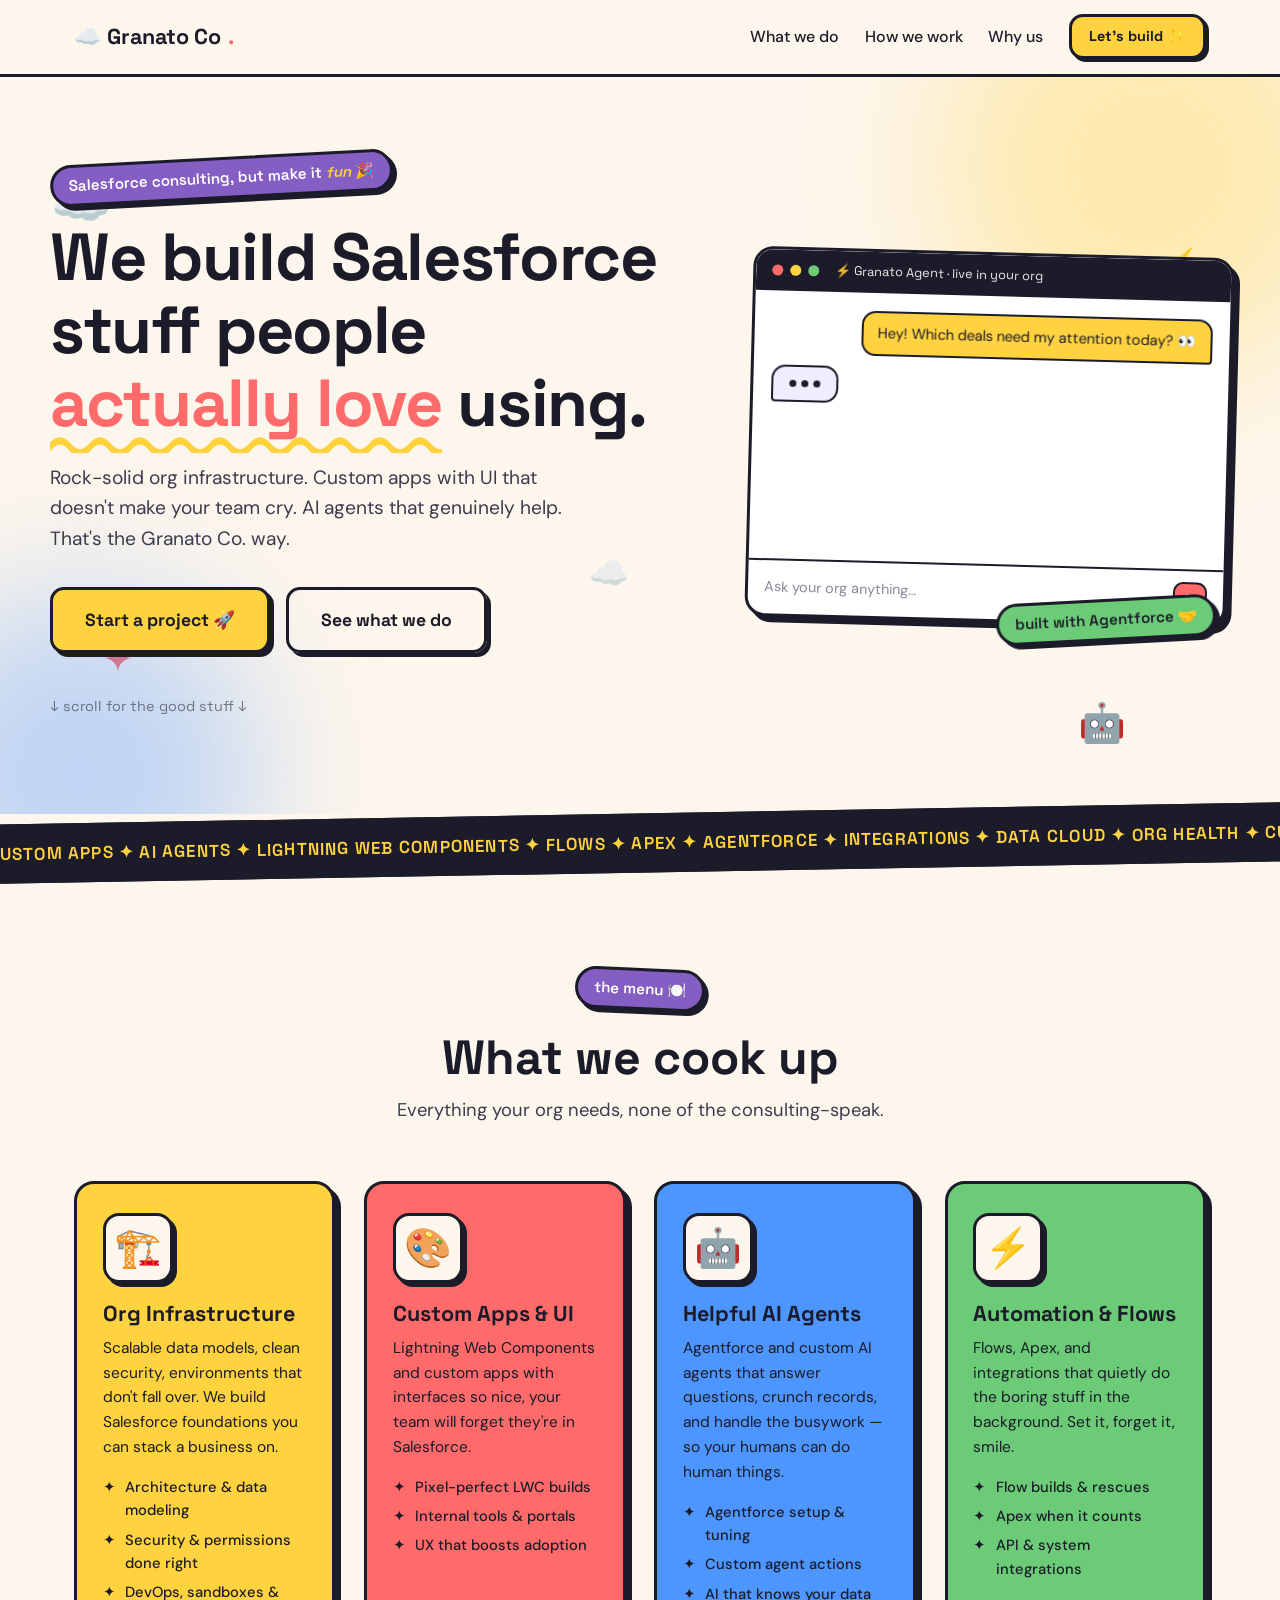
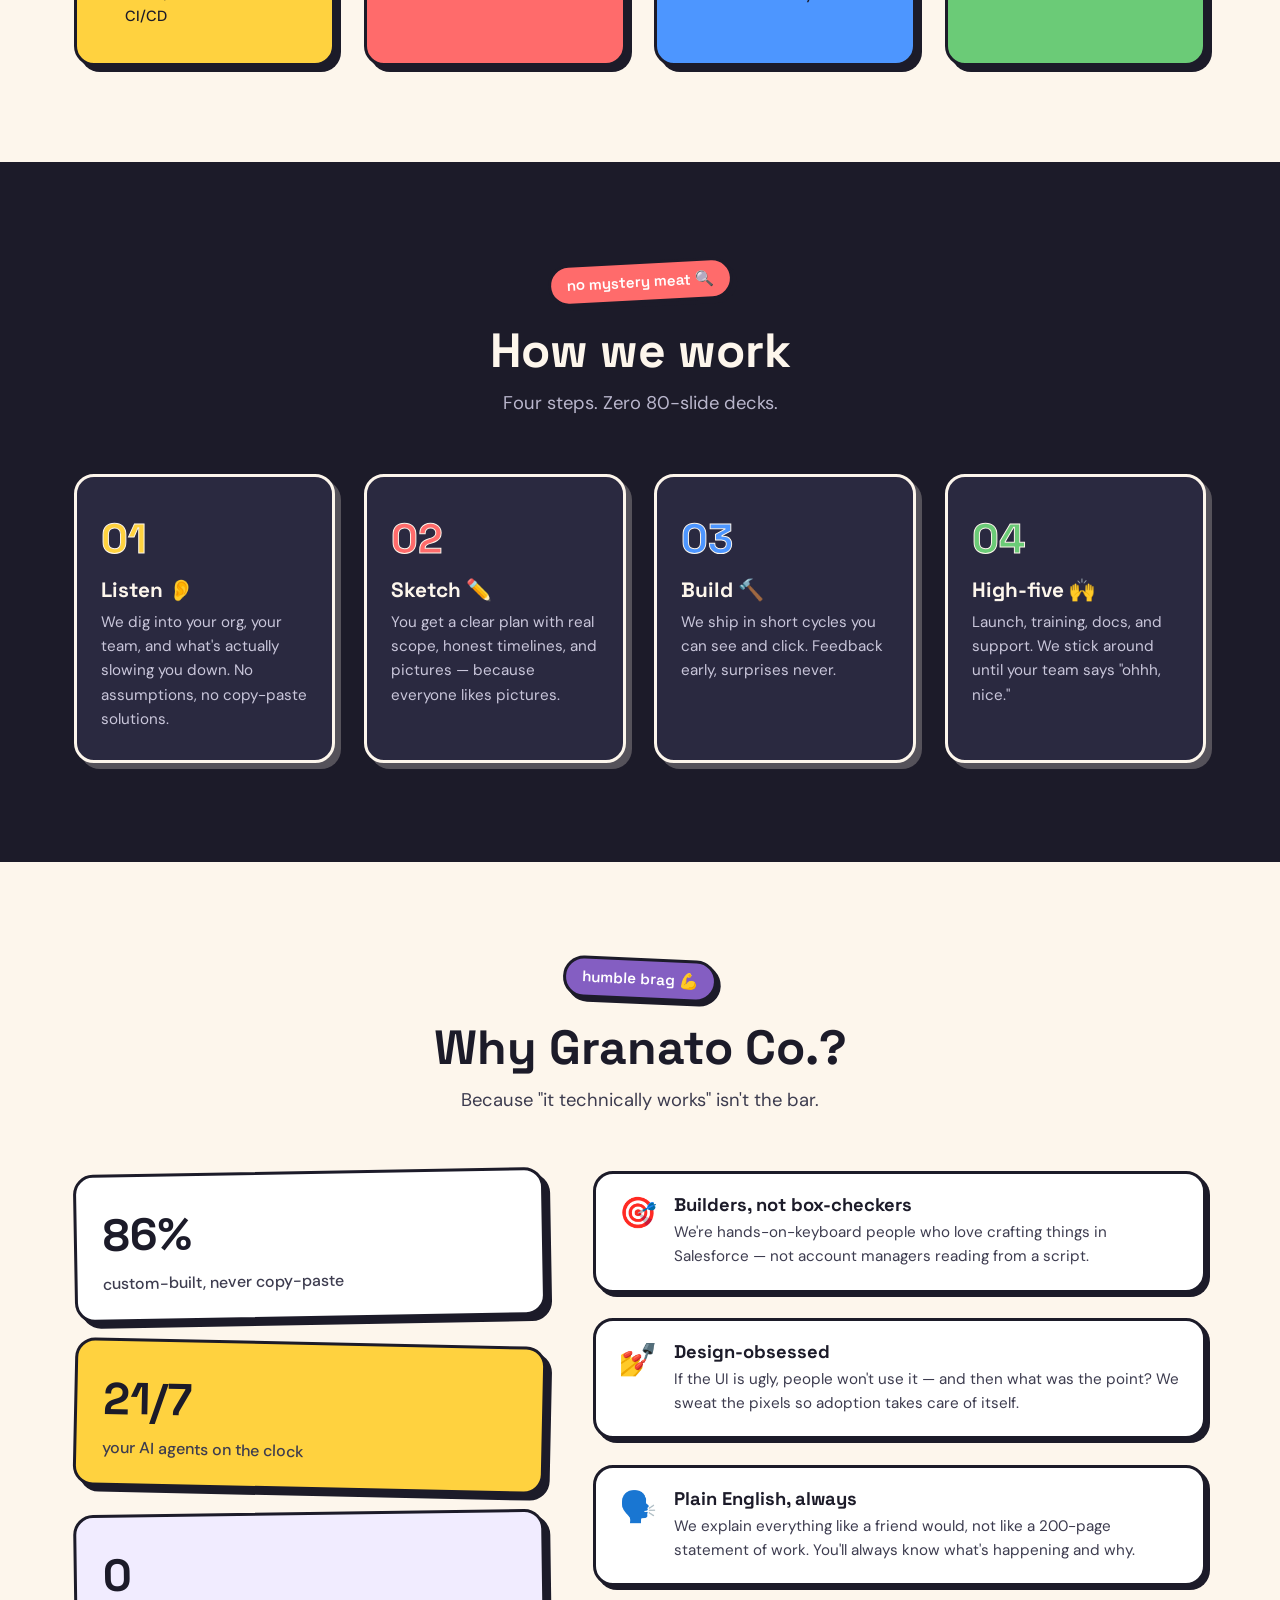
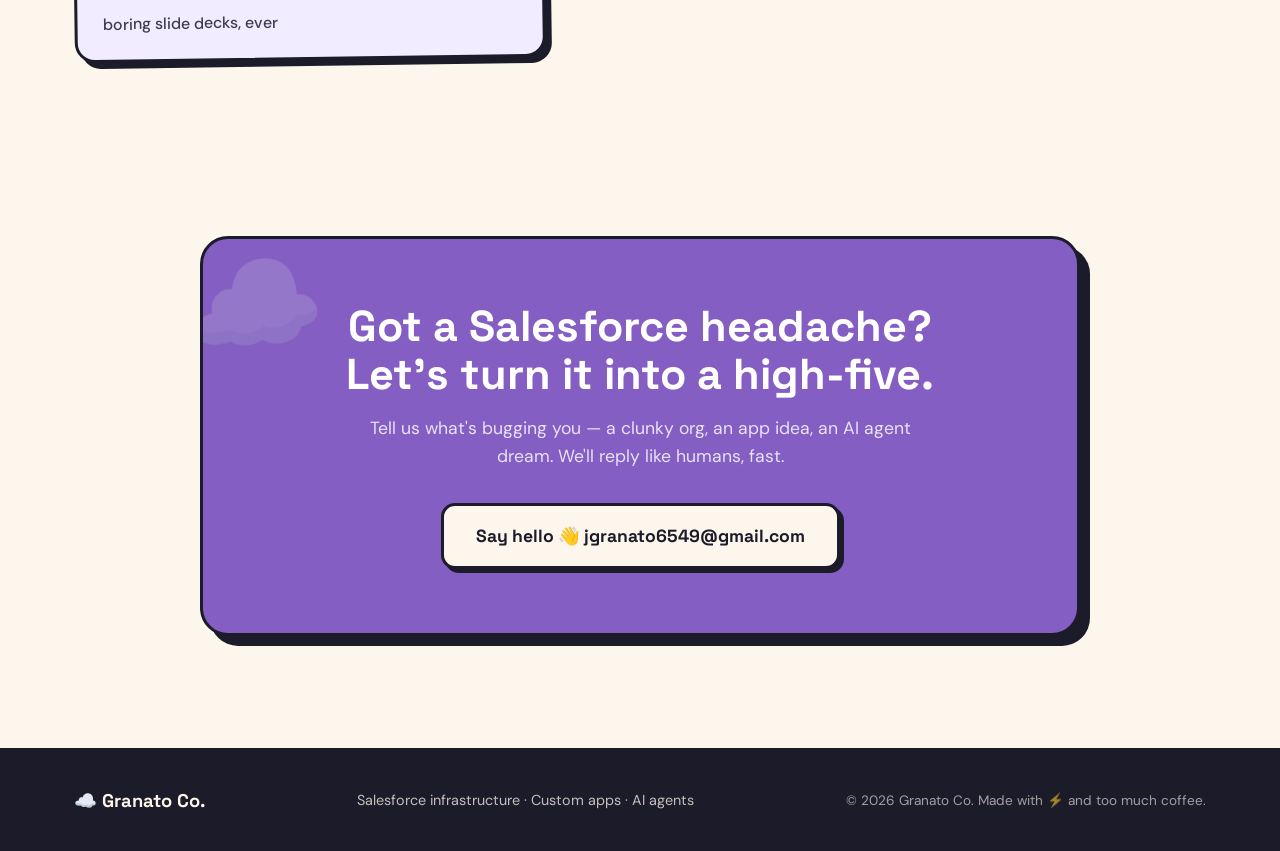
==== index.html @ 1b9f56aa "Add Granato Co. website — playful Salesforce consulting landing page Single-page static site (no bui" ====
<!DOCTYPE html>
<html lang="en">
<head>
  <meta charset="UTF-8" />
  <meta name="viewport" content="width=device-width, initial-scale=1.0" />
  <title>Granato Co. — Salesforce Consulting That Doesn't Bore You</title>
  <meta name="description" content="Granato Co. builds Salesforce infrastructure, custom apps with beautiful UI, and helpful AI agents. Salesforce consulting, but make it fun." />
  <link rel="preconnect" href="https://fonts.googleapis.com" />
  <link rel="preconnect" href="https://fonts.gstatic.com" crossorigin />
  <link href="https://fonts.googleapis.com/css2?family=Space+Grotesk:wght@400;500;600;700&family=DM+Sans:ital,wght@0,400;0,500;0,700;1,400&display=swap" rel="stylesheet" />
  <link rel="stylesheet" href="styles.css" />
  <link rel="icon" href="data:image/svg+xml,<svg xmlns='http://www.w3.org/2000/svg' viewBox='0 0 100 100'><text y='.9em' font-size='90'>☁️</text></svg>" />
</head>
<body>

  <!-- ===== NAV ===== -->
  <header class="nav" id="top">
    <div class="nav__inner">
      <a href="#top" class="nav__logo">
        <span class="nav__logo-cloud">☁️</span>
        Granato&nbsp;Co<span class="nav__logo-dot">.</span>
      </a>
      <nav class="nav__links" id="navLinks">
        <a href="#services">What we do</a>
        <a href="#process">How we work</a>
        <a href="#why">Why us</a>
        <a href="#contact" class="btn btn--small btn--primary">Let's build ✨</a>
      </nav>
      <button class="nav__burger" id="navBurger" aria-label="Toggle menu" aria-expanded="false">
        <span></span><span></span><span></span>
      </button>
    </div>
  </header>

  <main>
    <!-- ===== HERO ===== -->
    <section class="hero">
      <div class="hero__decor" aria-hidden="true">
        <span class="float float--cloud1">☁️</span>
        <span class="float float--cloud2">☁️</span>
        <span class="float float--bolt">⚡</span>
        <span class="float float--spark">✦</span>
        <span class="float float--robot">🤖</span>
        <span class="blob blob--1"></span>
        <span class="blob blob--2"></span>
      </div>

      <div class="hero__inner">
        <div class="hero__copy reveal">
          <span class="sticker sticker--tilt-l">Salesforce consulting, but make it <em>fun</em> 🎉</span>
          <h1 class="hero__title">
            We build Salesforce stuff people
            <span class="squiggle">actually&nbsp;love</span>
            using.
          </h1>
          <p class="hero__sub">
            Rock-solid org infrastructure. Custom apps with UI that doesn't make your
            team cry. AI agents that genuinely help. That's the Granato&nbsp;Co. way.
          </p>
          <div class="hero__cta">
            <a href="#contact" class="btn btn--primary btn--big">Start a project 🚀</a>
            <a href="#services" class="btn btn--ghost btn--big">See what we do</a>
          </div>
          <p class="hero__hint">↓ scroll for the good stuff ↓</p>
        </div>

        <!-- Fake AI agent chat — shows off what we build -->
        <div class="hero__demo reveal reveal--delay">
          <div class="chat" id="chatDemo">
            <div class="chat__bar">
              <span class="chat__dot chat__dot--r"></span>
              <span class="chat__dot chat__dot--y"></span>
              <span class="chat__dot chat__dot--g"></span>
              <span class="chat__title">⚡ Granato Agent · live in your org</span>
            </div>
            <div class="chat__body" id="chatBody"></div>
            <div class="chat__input">
              <span>Ask your org anything…</span>
              <button class="chat__send" aria-hidden="true" tabindex="-1">➤</button>
            </div>
          </div>
          <span class="sticker sticker--demo">built with Agentforce 🤝</span>
        </div>
      </div>
    </section>

    <!-- ===== MARQUEE ===== -->
    <div class="marquee" aria-hidden="true">
      <div class="marquee__track">
        <span>CUSTOM APPS ✦ AI AGENTS ✦ LIGHTNING WEB COMPONENTS ✦ FLOWS ✦ APEX ✦ AGENTFORCE ✦ INTEGRATIONS ✦ DATA CLOUD ✦ ORG HEALTH ✦&nbsp;</span>
        <span>CUSTOM APPS ✦ AI AGENTS ✦ LIGHTNING WEB COMPONENTS ✦ FLOWS ✦ APEX ✦ AGENTFORCE ✦ INTEGRATIONS ✦ DATA CLOUD ✦ ORG HEALTH ✦&nbsp;</span>
      </div>
    </div>

    <!-- ===== SERVICES ===== -->
    <section class="section" id="services">
      <div class="section__head reveal">
        <span class="sticker sticker--tilt-r">the menu 🍽️</span>
        <h2>What we cook up</h2>
        <p>Everything your org needs, none of the consulting-speak.</p>
      </div>

      <div class="cards">
        <article class="card card--yellow reveal">
          <div class="card__icon">🏗️</div>
          <h3>Org Infrastructure</h3>
          <p>Scalable data models, clean security, environments that don't fall over. We build Salesforce foundations you can stack a business on.</p>
          <ul>
            <li>Architecture &amp; data modeling</li>
            <li>Security &amp; permissions done right</li>
            <li>DevOps, sandboxes &amp; CI/CD</li>
          </ul>
        </article>

        <article class="card card--coral reveal">
          <div class="card__icon">🎨</div>
          <h3>Custom Apps &amp; UI</h3>
          <p>Lightning Web Components and custom apps with interfaces so nice, your team will forget they're in Salesforce.</p>
          <ul>
            <li>Pixel-perfect LWC builds</li>
            <li>Internal tools &amp; portals</li>
            <li>UX that boosts adoption</li>
          </ul>
        </article>

        <article class="card card--blue reveal">
          <div class="card__icon">🤖</div>
          <h3>Helpful AI Agents</h3>
          <p>Agentforce and custom AI agents that answer questions, crunch records, and handle the busywork — so your humans can do human things.</p>
          <ul>
            <li>Agentforce setup &amp; tuning</li>
            <li>Custom agent actions</li>
            <li>AI that knows your data</li>
          </ul>
        </article>

        <article class="card card--green reveal">
          <div class="card__icon">⚡</div>
          <h3>Automation &amp; Flows</h3>
          <p>Flows, Apex, and integrations that quietly do the boring stuff in the background. Set it, forget it, smile.</p>
          <ul>
            <li>Flow builds &amp; rescues</li>
            <li>Apex when it counts</li>
            <li>API &amp; system integrations</li>
          </ul>
        </article>
      </div>
    </section>

    <!-- ===== PROCESS ===== -->
    <section class="section section--dark" id="process">
      <div class="section__head reveal">
        <span class="sticker sticker--tilt-l">no mystery meat 🔍</span>
        <h2>How we work</h2>
        <p>Four steps. Zero 80-slide decks.</p>
      </div>

      <ol class="steps">
        <li class="step reveal">
          <span class="step__num">01</span>
          <h3>Listen 👂</h3>
          <p>We dig into your org, your team, and what's actually slowing you down. No assumptions, no copy-paste solutions.</p>
        </li>
        <li class="step reveal">
          <span class="step__num">02</span>
          <h3>Sketch ✏️</h3>
          <p>You get a clear plan with real scope, honest timelines, and pictures — because everyone likes pictures.</p>
        </li>
        <li class="step reveal">
          <span class="step__num">03</span>
          <h3>Build 🔨</h3>
          <p>We ship in short cycles you can see and click. Feedback early, surprises never.</p>
        </li>
        <li class="step reveal">
          <span class="step__num">04</span>
          <h3>High-five 🙌</h3>
          <p>Launch, training, docs, and support. We stick around until your team says "ohhh, nice."</p>
        </li>
      </ol>
    </section>

    <!-- ===== WHY US ===== -->
    <section class="section" id="why">
      <div class="section__head reveal">
        <span class="sticker sticker--tilt-r">humble brag 💪</span>
        <h2>Why Granato Co.?</h2>
        <p>Because "it technically works" isn't the bar.</p>
      </div>

      <div class="why">
        <div class="why__stats reveal">
          <div class="stat">
            <span class="stat__num" data-count="100" data-suffix="%">0%</span>
            <span class="stat__label">custom-built, never copy-paste</span>
          </div>
          <div class="stat">
            <span class="stat__num" data-count="24" data-suffix="/7">0/7</span>
            <span class="stat__label">your AI agents on the clock</span>
          </div>
          <div class="stat">
            <span class="stat__num" data-count="0" data-suffix="">0</span>
            <span class="stat__label">boring slide decks, ever</span>
          </div>
        </div>

        <div class="why__points">
          <div class="point reveal">
            <span class="point__emoji">🎯</span>
            <div>
              <h3>Builders, not box-checkers</h3>
              <p>We're hands-on-keyboard people who love crafting things in Salesforce — not account managers reading from a script.</p>
            </div>
          </div>
          <div class="point reveal">
            <span class="point__emoji">💅</span>
            <div>
              <h3>Design-obsessed</h3>
              <p>If the UI is ugly, people won't use it — and then what was the point? We sweat the pixels so adoption takes care of itself.</p>
          </div>
          </div>
          <div class="point reveal">
            <span class="point__emoji">🗣️</span>
            <div>
              <h3>Plain English, always</h3>
              <p>We explain everything like a friend would, not like a 200-page statement of work. You'll always know what's happening and why.</p>
            </div>
          </div>
        </div>
      </div>
    </section>

    <!-- ===== CTA ===== -->
    <section class="cta" id="contact">
      <div class="cta__card reveal">
        <span class="cta__cloud" aria-hidden="true">☁️</span>
        <h2>Got a Salesforce headache?<br />Let's turn it into a high-five.</h2>
        <p>Tell us what's bugging you — a clunky org, an app idea, an AI agent dream. We'll reply like humans, fast.</p>
        <a class="btn btn--big btn--light" href="mailto:jgranato6549@gmail.com?subject=Let's%20build%20something%20great%20%F0%9F%9A%80">
          Say hello 👋 jgranato6549@gmail.com
        </a>
      </div>
    </section>
  </main>

  <!-- ===== FOOTER ===== -->
  <footer class="footer">
    <div class="footer__inner">
      <span class="footer__logo">☁️ Granato Co.</span>
      <span class="footer__tag">Salesforce infrastructure · Custom apps · AI agents</span>
      <span class="footer__copy">© <span id="year"></span> Granato Co. Made with ⚡ and too much coffee.</span>
    </div>
  </footer>

  <script src="script.js"></script>
</body>
</html>
---- styles.css ----
/* ============================================================
   Granato Co. — playful neo-brutalist theme
   ============================================================ */

:root {
  --cream: #fdf6ec;
  --ink: #1c1b29;
  --yellow: #ffd23f;
  --coral: #ff6b6b;
  --blue: #4d96ff;
  --green: #6bcb77;
  --purple: #845ec2;
  --shadow: 6px 6px 0 var(--ink);
  --shadow-sm: 4px 4px 0 var(--ink);
  --border: 3px solid var(--ink);
  --radius: 20px;
  --font-display: "Space Grotesk", sans-serif;
  --font-body: "DM Sans", sans-serif;
}

* { margin: 0; padding: 0; box-sizing: border-box; }

html { scroll-behavior: smooth; }

body {
  font-family: var(--font-body);
  background: var(--cream);
  color: var(--ink);
  line-height: 1.6;
  overflow-x: hidden;
}

h1, h2, h3 { font-family: var(--font-display); line-height: 1.1; }

img { max-width: 100%; }

/* ---------- Buttons ---------- */
.btn {
  display: inline-block;
  font-family: var(--font-display);
  font-weight: 700;
  text-decoration: none;
  color: var(--ink);
  background: #fff;
  border: var(--border);
  border-radius: 14px;
  padding: 0.8rem 1.6rem;
  box-shadow: var(--shadow-sm);
  transition: transform 0.15s ease, box-shadow 0.15s ease;
  cursor: pointer;
}
.btn:hover { transform: translate(-2px, -2px); box-shadow: 8px 8px 0 var(--ink); }
.btn:active { transform: translate(2px, 2px); box-shadow: 2px 2px 0 var(--ink); }
.btn--primary { background: var(--yellow); }
.btn--ghost { background: transparent; }
.btn--light { background: var(--cream); }
.btn--big { font-size: 1.1rem; padding: 1rem 2rem; }
.btn--small { font-size: 0.9rem; padding: 0.5rem 1.1rem; box-shadow: 3px 3px 0 var(--ink); }

/* ---------- Stickers (rotated label chips) ---------- */
.sticker {
  display: inline-block;
  font-family: var(--font-display);
  font-weight: 600;
  font-size: 0.95rem;
  background: var(--purple);
  color: #fff;
  border: var(--border);
  border-radius: 999px;
  padding: 0.35rem 1rem;
  box-shadow: var(--shadow-sm);
  margin-bottom: 1.4rem;
}
.sticker em { font-style: italic; color: var(--yellow); }
.sticker--tilt-l { transform: rotate(-3deg); }
.sticker--tilt-r { transform: rotate(2.5deg); }

/* ---------- Nav ---------- */
.nav {
  position: sticky;
  top: 0;
  z-index: 50;
  background: var(--cream);
  border-bottom: var(--border);
  transition: box-shadow 0.2s ease;
}
.nav.is-scrolled { box-shadow: 0 4px 0 rgba(28, 27, 41, 0.15); }
.nav__inner {
  max-width: 1180px;
  margin: 0 auto;
  display: flex;
  align-items: center;
  justify-content: space-between;
  padding: 0.9rem 1.5rem;
}
.nav__logo {
  font-family: var(--font-display);
  font-weight: 700;
  font-size: 1.35rem;
  color: var(--ink);
  text-decoration: none;
  display: flex;
  align-items: center;
  gap: 0.4rem;
}
.nav__logo-cloud { display: inline-block; transition: transform 0.3s ease; }
.nav__logo:hover .nav__logo-cloud { transform: translateY(-4px) rotate(-10deg); }
.nav__logo-dot { color: var(--coral); }
.nav__links { display: flex; align-items: center; gap: 1.6rem; }
.nav__links a:not(.btn) {
  color: var(--ink);
  text-decoration: none;
  font-weight: 500;
  position: relative;
}
.nav__links a:not(.btn)::after {
  content: "";
  position: absolute;
  left: 0; bottom: -4px;
  width: 100%; height: 3px;
  background: var(--coral);
  border-radius: 2px;
  transform: scaleX(0);
  transform-origin: left;
  transition: transform 0.2s ease;
}
.nav__links a:not(.btn):hover::after { transform: scaleX(1); }
.nav__burger { display: none; background: none; border: none; cursor: pointer; padding: 6px; }
.nav__burger span {
  display: block;
  width: 26px; height: 3px;
  background: var(--ink);
  border-radius: 2px;
  margin: 5px 0;
  transition: transform 0.25s ease, opacity 0.25s ease;
}

/* ---------- Hero ---------- */
.hero { position: relative; padding: 5rem 1.5rem 6rem; }
.hero__inner {
  max-width: 1180px;
  margin: 0 auto;
  display: grid;
  grid-template-columns: 1.15fr 0.85fr;
  gap: 3rem;
  align-items: center;
  position: relative;
  z-index: 1;
}
.hero__title {
  font-size: clamp(2.4rem, 5.2vw, 4.2rem);
  font-weight: 700;
  margin-bottom: 1.4rem;
  letter-spacing: -0.02em;
}
.squiggle {
  position: relative;
  color: var(--coral);
  white-space: nowrap;
}
.squiggle::after {
  content: "";
  position: absolute;
  left: 0; right: 0; bottom: -0.12em;
  height: 0.28em;
  background: url("data:image/svg+xml,%3Csvg xmlns='http://www.w3.org/2000/svg' viewBox='0 0 100 12' preserveAspectRatio='none'%3E%3Cpath d='M0 8 Q 12.5 0, 25 8 T 50 8 T 75 8 T 100 8' fill='none' stroke='%23ffd23f' stroke-width='5' stroke-linecap='round'/%3E%3C/svg%3E") repeat-x;
  background-size: 80px 100%;
}
.hero__sub {
  font-size: 1.2rem;
  max-width: 34rem;
  margin-bottom: 2rem;
  color: #3d3c4f;
}
.hero__cta { display: flex; flex-wrap: wrap; gap: 1rem; }
.hero__hint {
  margin-top: 2.6rem;
  font-family: var(--font-display);
  font-size: 0.9rem;
  opacity: 0.55;
  animation: bob 2.2s ease-in-out infinite;
  width: fit-content;
}
@keyframes bob { 0%, 100% { transform: translateY(0); } 50% { transform: translateY(6px); } }

/* floating decorations */
.hero__decor { position: absolute; inset: 0; pointer-events: none; overflow: hidden; }
.float { position: absolute; font-size: 2.4rem; animation: floaty 6s ease-in-out infinite; }
.float--cloud1 { top: 12%; left: 4%; font-size: 3rem; animation-delay: 0s; }
.float--cloud2 { top: 64%; left: 46%; font-size: 2rem; animation-delay: -2s; opacity: 0.7; }
.float--bolt   { top: 22%; right: 6%; animation-delay: -1s; }
.float--spark  { top: 75%; left: 8%; color: var(--coral); animation-delay: -3s; }
.float--robot  { bottom: 8%; right: 12%; animation-delay: -4s; }
@keyframes floaty {
  0%, 100% { transform: translateY(0) rotate(-4deg); }
  50% { transform: translateY(-16px) rotate(4deg); }
}
.blob {
  position: absolute;
  border-radius: 50%;
  filter: blur(70px);
  opacity: 0.35;
}
.blob--1 { width: 420px; height: 420px; background: var(--yellow); top: -120px; right: -80px; }
.blob--2 { width: 360px; height: 360px; background: var(--blue); bottom: -140px; left: -100px; }

/* ---------- Chat demo ---------- */
.hero__demo { position: relative; }
.chat {
  background: #fff;
  border: var(--border);
  border-radius: var(--radius);
  box-shadow: var(--shadow);
  overflow: hidden;
  transform: rotate(1.5deg);
  transition: transform 0.3s ease;
}
.chat:hover { transform: rotate(0deg) scale(1.01); }
.chat__bar {
  display: flex;
  align-items: center;
  gap: 0.45rem;
  background: var(--ink);
  color: #fff;
  padding: 0.65rem 1rem;
}
.chat__dot { width: 11px; height: 11px; border-radius: 50%; }
.chat__dot--r { background: var(--coral); }
.chat__dot--y { background: var(--yellow); }
.chat__dot--g { background: var(--green); }
.chat__title {
  font-family: var(--font-display);
  font-size: 0.8rem;
  margin-left: 0.5rem;
  opacity: 0.9;
}
.chat__body { padding: 1.1rem; min-height: 268px; display: flex; flex-direction: column; gap: 0.7rem; }
.chat__msg {
  max-width: 85%;
  padding: 0.6rem 0.9rem;
  border: 2px solid var(--ink);
  border-radius: 14px;
  font-size: 0.92rem;
  line-height: 1.45;
  animation: pop-in 0.3s ease both;
}
.chat__msg--user { align-self: flex-end; background: var(--yellow); border-bottom-right-radius: 4px; }
.chat__msg--bot { align-self: flex-start; background: #f1ecff; border-bottom-left-radius: 4px; }
.chat__msg--typing { display: inline-flex; gap: 5px; padding: 0.8rem 1rem; }
.chat__msg--typing i {
  width: 7px; height: 7px;
  background: var(--ink);
  border-radius: 50%;
  animation: typing 1s infinite;
}
.chat__msg--typing i:nth-child(2) { animation-delay: 0.15s; }
.chat__msg--typing i:nth-child(3) { animation-delay: 0.3s; }
@keyframes typing { 0%, 60%, 100% { transform: translateY(0); } 30% { transform: translateY(-5px); } }
@keyframes pop-in { from { opacity: 0; transform: translateY(8px) scale(0.96); } to { opacity: 1; transform: none; } }
.chat__input {
  display: flex;
  align-items: center;
  justify-content: space-between;
  border-top: 2px solid var(--ink);
  padding: 0.7rem 1rem;
  color: #8a8798;
  font-size: 0.9rem;
}
.chat__send {
  background: var(--coral);
  color: #fff;
  border: 2px solid var(--ink);
  border-radius: 10px;
  width: 34px; height: 30px;
  font-size: 0.85rem;
  cursor: default;
}
.sticker--demo {
  position: absolute;
  bottom: -18px;
  right: 14px;
  background: var(--green);
  color: var(--ink);
  transform: rotate(-3deg);
  margin: 0;
}

/* ---------- Marquee ---------- */
.marquee {
  background: var(--ink);
  color: var(--yellow);
  border-top: var(--border);
  border-bottom: var(--border);
  overflow: hidden;
  padding: 0.8rem 0;
  transform: rotate(-1deg) scale(1.02);
}
.marquee__track {
  display: flex;
  width: max-content;
  animation: scroll-x 28s linear infinite;
  font-family: var(--font-display);
  font-weight: 600;
  font-size: 1.05rem;
  letter-spacing: 0.06em;
  white-space: nowrap;
}
@keyframes scroll-x { from { transform: translateX(0); } to { transform: translateX(-50%); } }

/* ---------- Sections ---------- */
.section { max-width: 1180px; margin: 0 auto; padding: 6rem 1.5rem; }
.section__head { text-align: center; margin-bottom: 3.5rem; }
.section__head h2 { font-size: clamp(2rem, 4vw, 3rem); margin-bottom: 0.7rem; }
.section__head p { font-size: 1.15rem; color: #3d3c4f; }

.section--dark {
  max-width: none;
  background: var(--ink);
  color: var(--cream);
  border-top: var(--border);
  border-bottom: var(--border);
}
.section--dark .section__head p { color: #b9b6cc; }
.section--dark .sticker { background: var(--coral); }

/* ---------- Service cards ---------- */
.cards {
  display: grid;
  grid-template-columns: repeat(auto-fit, minmax(250px, 1fr));
  gap: 1.8rem;
}
.card {
  border: var(--border);
  border-radius: var(--radius);
  padding: 1.8rem 1.6rem;
  box-shadow: var(--shadow);
  transition: transform 0.2s ease, box-shadow 0.2s ease;
}
.card:hover { transform: translate(-4px, -4px) rotate(-0.6deg); box-shadow: 10px 10px 0 var(--ink); }
.card--yellow { background: var(--yellow); }
.card--coral { background: var(--coral); }
.card--blue { background: var(--blue); }
.card--green { background: var(--green); }
.card__icon {
  font-size: 2.4rem;
  background: var(--cream);
  border: var(--border);
  border-radius: 16px;
  width: 70px; height: 70px;
  display: grid;
  place-items: center;
  margin-bottom: 1.2rem;
  box-shadow: var(--shadow-sm);
}
.card:hover .card__icon { animation: wiggle 0.5s ease; }
@keyframes wiggle {
  0%, 100% { transform: rotate(0); }
  25% { transform: rotate(-8deg); }
  75% { transform: rotate(8deg); }
}
.card h3 { font-size: 1.35rem; margin-bottom: 0.6rem; }
.card p { font-size: 0.97rem; margin-bottom: 1rem; }
.card ul { list-style: none; }
.card li {
  font-size: 0.92rem;
  font-weight: 500;
  padding-left: 1.4rem;
  position: relative;
  margin-bottom: 0.35rem;
}
.card li::before { content: "✦"; position: absolute; left: 0; }

/* ---------- Steps ---------- */
.steps {
  max-width: 1180px;
  margin: 0 auto;
  padding: 0 1.5rem;
  list-style: none;
  display: grid;
  grid-template-columns: repeat(auto-fit, minmax(230px, 1fr));
  gap: 1.8rem;
  counter-reset: step;
}
.step {
  background: #2a2940;
  border: 3px solid var(--cream);
  border-radius: var(--radius);
  padding: 1.8rem 1.5rem;
  box-shadow: 6px 6px 0 rgba(253, 246, 236, 0.25);
  transition: transform 0.2s ease;
}
.step:hover { transform: translateY(-6px); }
.step:nth-child(odd) { transform: rotate(-1deg); }
.step:nth-child(even) { transform: rotate(1deg); }
.step:nth-child(odd):hover, .step:nth-child(even):hover { transform: rotate(0) translateY(-6px); }
.step__num {
  font-family: var(--font-display);
  font-size: 2.6rem;
  font-weight: 700;
  color: var(--yellow);
  display: block;
  margin-bottom: 0.4rem;
  -webkit-text-stroke: 1px var(--cream);
}
.step:nth-child(2) .step__num { color: var(--coral); }
.step:nth-child(3) .step__num { color: var(--blue); }
.step:nth-child(4) .step__num { color: var(--green); }
.step h3 { font-size: 1.3rem; margin-bottom: 0.5rem; }
.step p { font-size: 0.95rem; color: #c9c6da; }

/* ---------- Why us ---------- */
.why { display: grid; grid-template-columns: 1fr 1.3fr; gap: 3rem; align-items: start; }
.why__stats { display: flex; flex-direction: column; gap: 1.4rem; }
.stat {
  background: #fff;
  border: var(--border);
  border-radius: var(--radius);
  box-shadow: var(--shadow);
  padding: 1.4rem 1.6rem;
  transform: rotate(-1deg);
}
.stat:nth-child(2) { transform: rotate(1.2deg); background: var(--yellow); }
.stat:nth-child(3) { transform: rotate(-0.8deg); background: #f1ecff; }
.stat__num {
  font-family: var(--font-display);
  font-size: 2.8rem;
  font-weight: 700;
  display: block;
  color: var(--ink);
}
.stat__label { font-weight: 500; color: #3d3c4f; }
.why__points { display: flex; flex-direction: column; gap: 1.6rem; }
.point {
  display: flex;
  gap: 1.1rem;
  background: #fff;
  border: var(--border);
  border-radius: var(--radius);
  box-shadow: var(--shadow-sm);
  padding: 1.3rem 1.4rem;
  transition: transform 0.2s ease, box-shadow 0.2s ease;
}
.point:hover { transform: translate(-3px, -3px); box-shadow: 7px 7px 0 var(--ink); }
.point__emoji { font-size: 1.9rem; line-height: 1; padding-top: 0.2rem; }
.point h3 { font-size: 1.15rem; margin-bottom: 0.3rem; }
.point p { font-size: 0.95rem; color: #3d3c4f; }

/* ---------- CTA ---------- */
.cta { padding: 5rem 1.5rem 7rem; }
.cta__card {
  position: relative;
  max-width: 880px;
  margin: 0 auto;
  text-align: center;
  background: var(--purple);
  color: #fff;
  border: var(--border);
  border-radius: 28px;
  box-shadow: 10px 10px 0 var(--ink);
  padding: 4rem 2.5rem;
  overflow: hidden;
}
.cta__cloud {
  position: absolute;
  font-size: 7rem;
  opacity: 0.18;
  top: -1.4rem;
  left: -1.2rem;
  transform: rotate(-12deg);
}
.cta__card h2 { font-size: clamp(1.8rem, 3.6vw, 2.7rem); margin-bottom: 1rem; }
.cta__card p { font-size: 1.1rem; max-width: 36rem; margin: 0 auto 2rem; color: #e8e2f7; }

/* ---------- Footer ---------- */
.footer { background: var(--ink); color: var(--cream); border-top: var(--border); }
.footer__inner {
  max-width: 1180px;
  margin: 0 auto;
  padding: 2.2rem 1.5rem;
  display: flex;
  flex-wrap: wrap;
  gap: 0.8rem 2rem;
  align-items: center;
  justify-content: space-between;
}
.footer__logo { font-family: var(--font-display); font-weight: 700; font-size: 1.15rem; }
.footer__tag { font-size: 0.9rem; opacity: 0.75; }
.footer__copy { font-size: 0.85rem; opacity: 0.6; }

/* ---------- Scroll reveal ---------- */
.reveal { opacity: 0; transform: translateY(28px); transition: opacity 0.6s ease, transform 0.6s ease; }
.reveal.is-visible { opacity: 1; transform: translateY(0); }
.reveal--delay { transition-delay: 0.15s; }

/* ---------- Responsive ---------- */
@media (max-width: 900px) {
  .hero__inner { grid-template-columns: 1fr; }
  .hero__demo { max-width: 480px; }
  .why { grid-template-columns: 1fr; }
}

@media (max-width: 720px) {
  .nav__burger { display: block; }
  .nav__links {
    position: absolute;
    top: 100%;
    left: 0; right: 0;
    background: var(--cream);
    border-bottom: var(--border);
    flex-direction: column;
    align-items: flex-start;
    padding: 1.2rem 1.5rem;
    gap: 1.1rem;
    display: none;
  }
  .nav__links.is-open { display: flex; }
  .nav__burger.is-open span:nth-child(1) { transform: translateY(8px) rotate(45deg); }
  .nav__burger.is-open span:nth-child(2) { opacity: 0; }
  .nav__burger.is-open span:nth-child(3) { transform: translateY(-8px) rotate(-45deg); }
  .hero { padding-top: 3.5rem; }
  .section { padding: 4rem 1.5rem; }
  .cta__card { padding: 3rem 1.5rem; }
  .cta .btn { font-size: 0.95rem; padding: 0.9rem 1.2rem; }
}

/* ---------- Reduced motion ---------- */
@media (prefers-reduced-motion: reduce) {
  html { scroll-behavior: auto; }
  *, *::before, *::after {
    animation-duration: 0.01ms !important;
    animation-iteration-count: 1 !important;
    transition-duration: 0.01ms !important;
  }
  .reveal { opacity: 1; transform: none; }
}
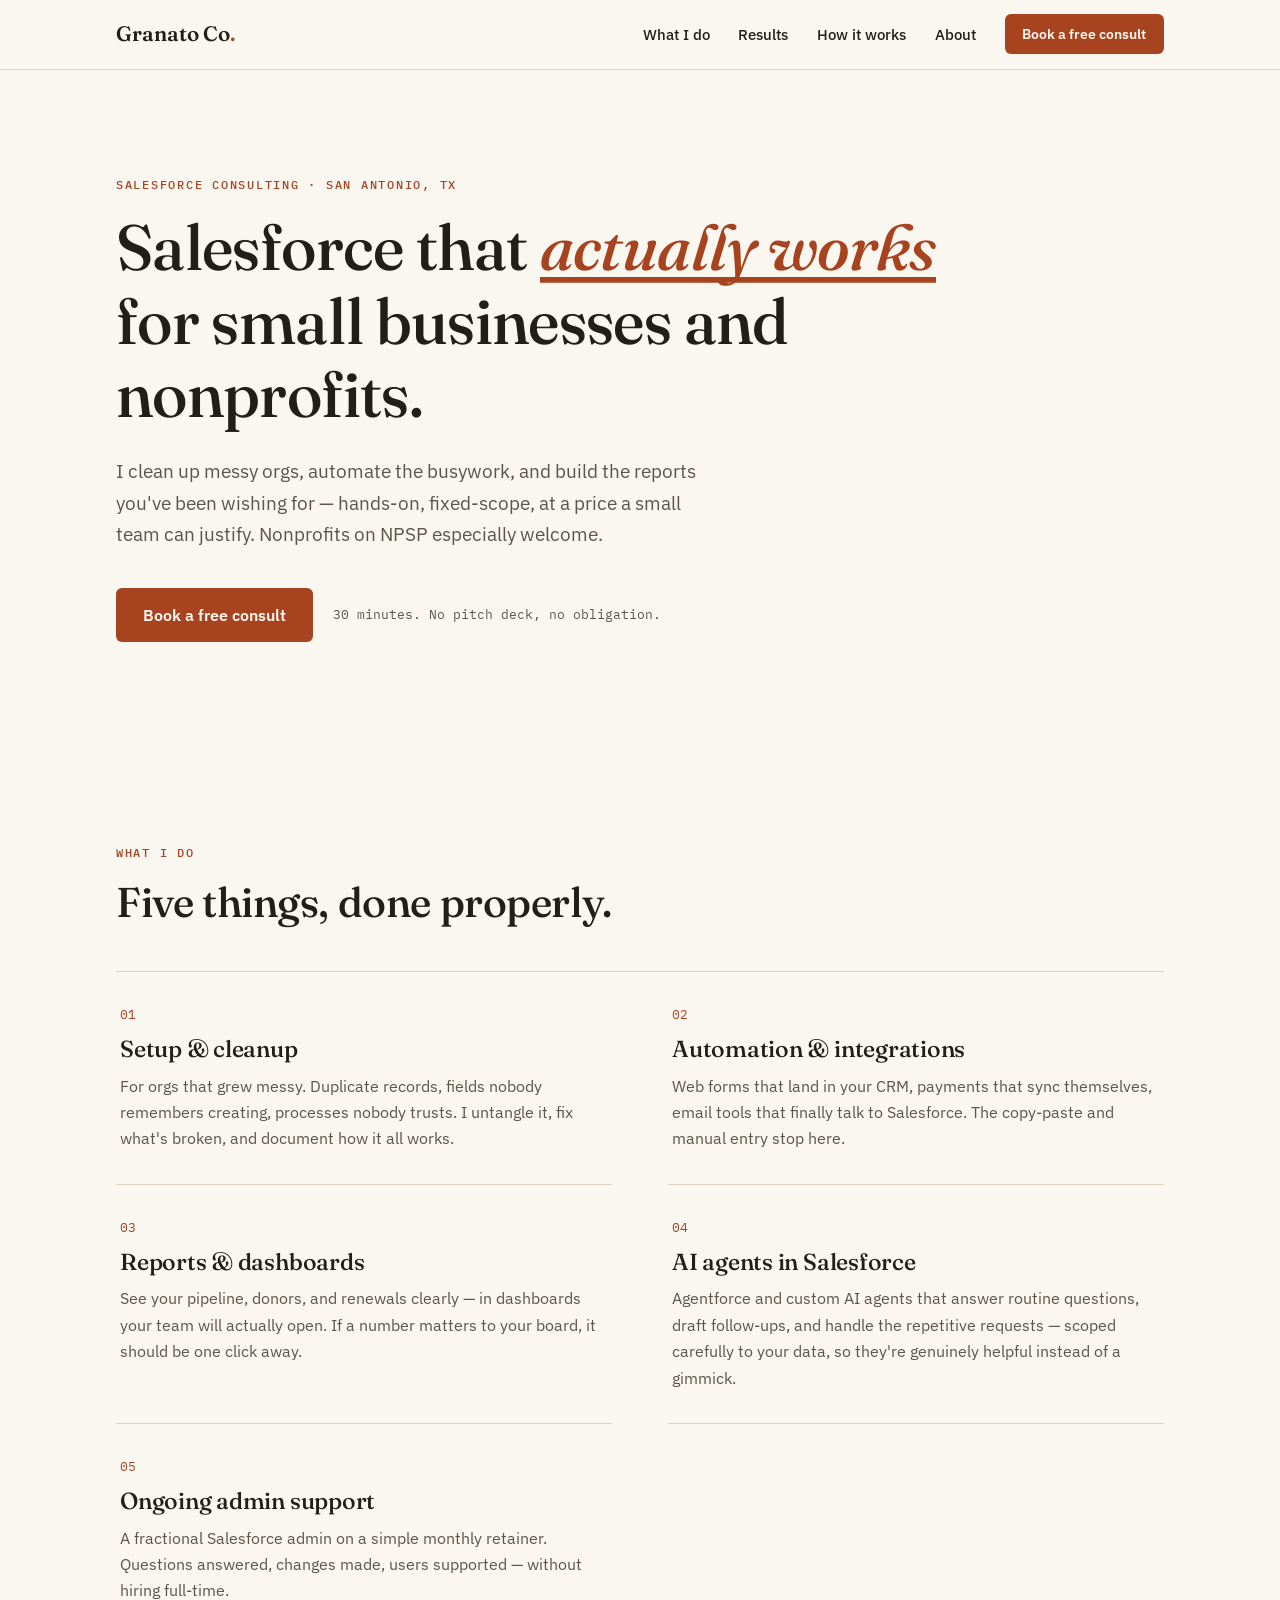
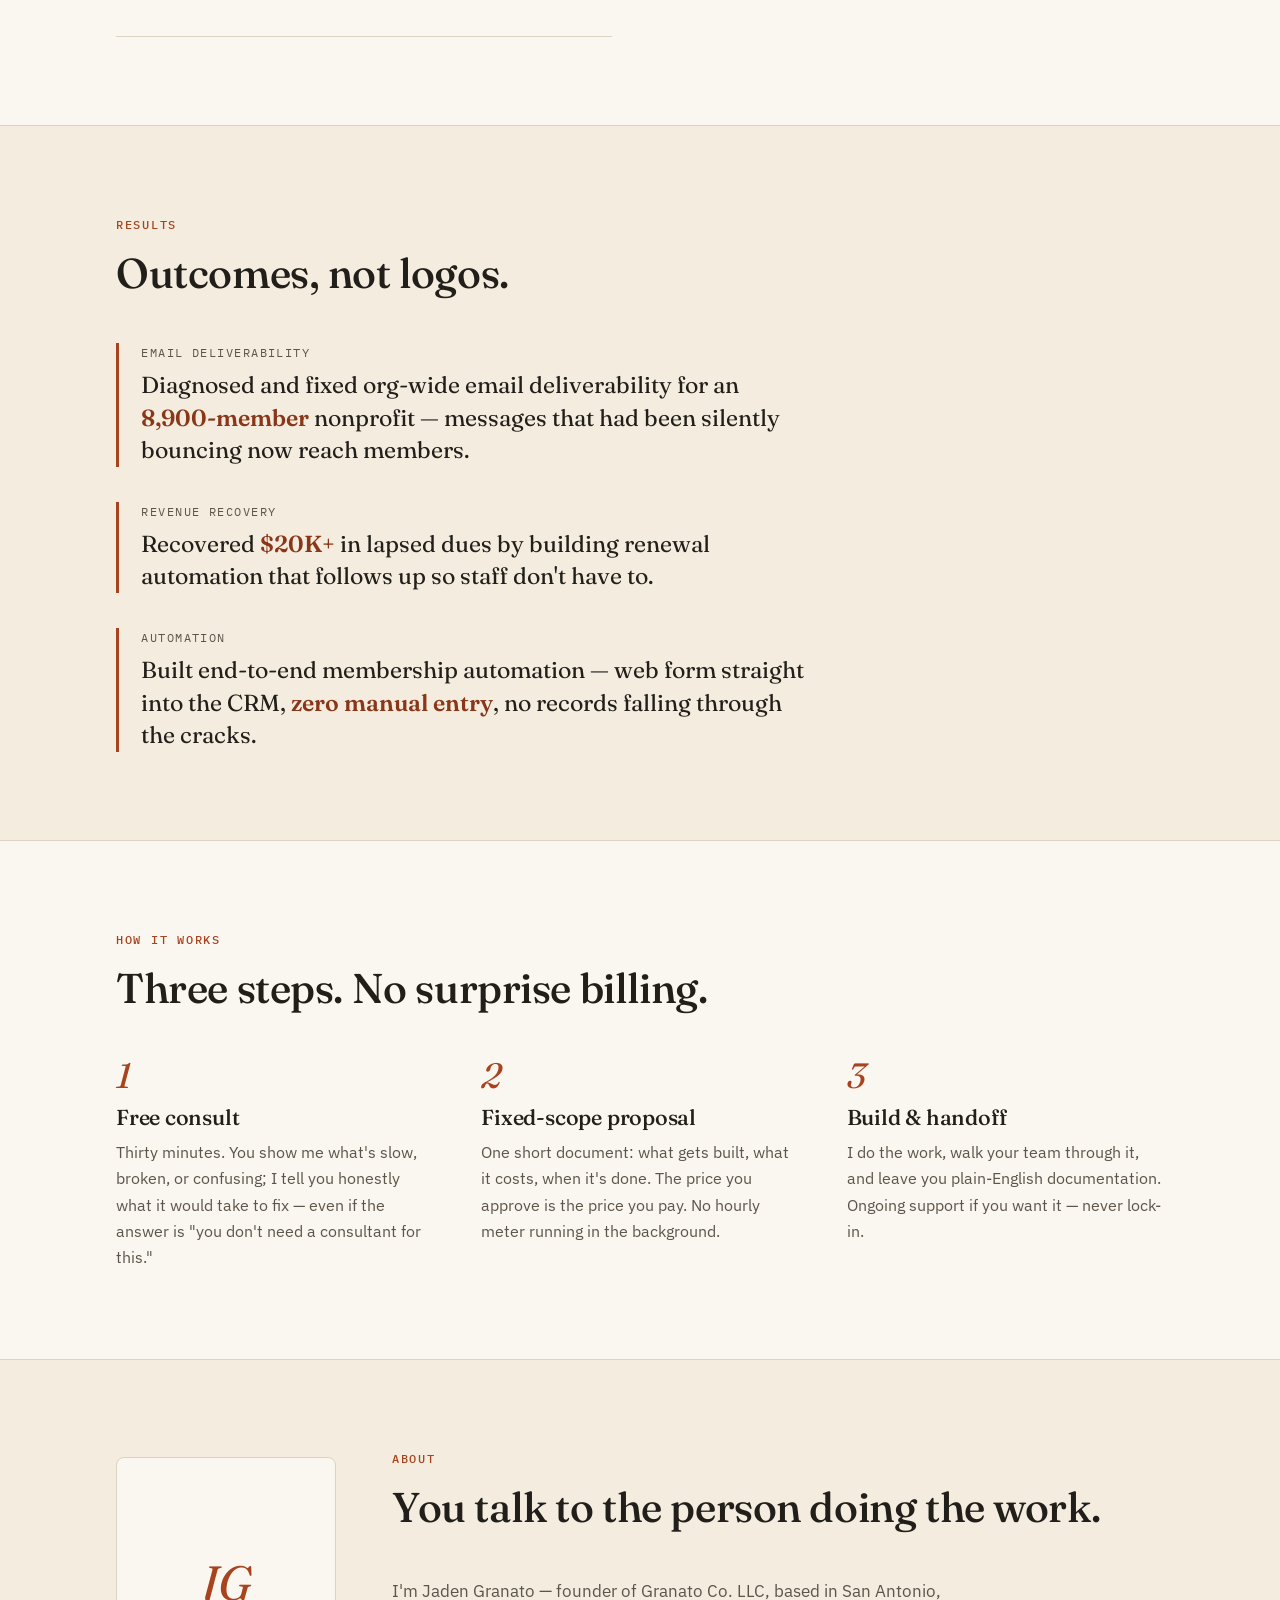
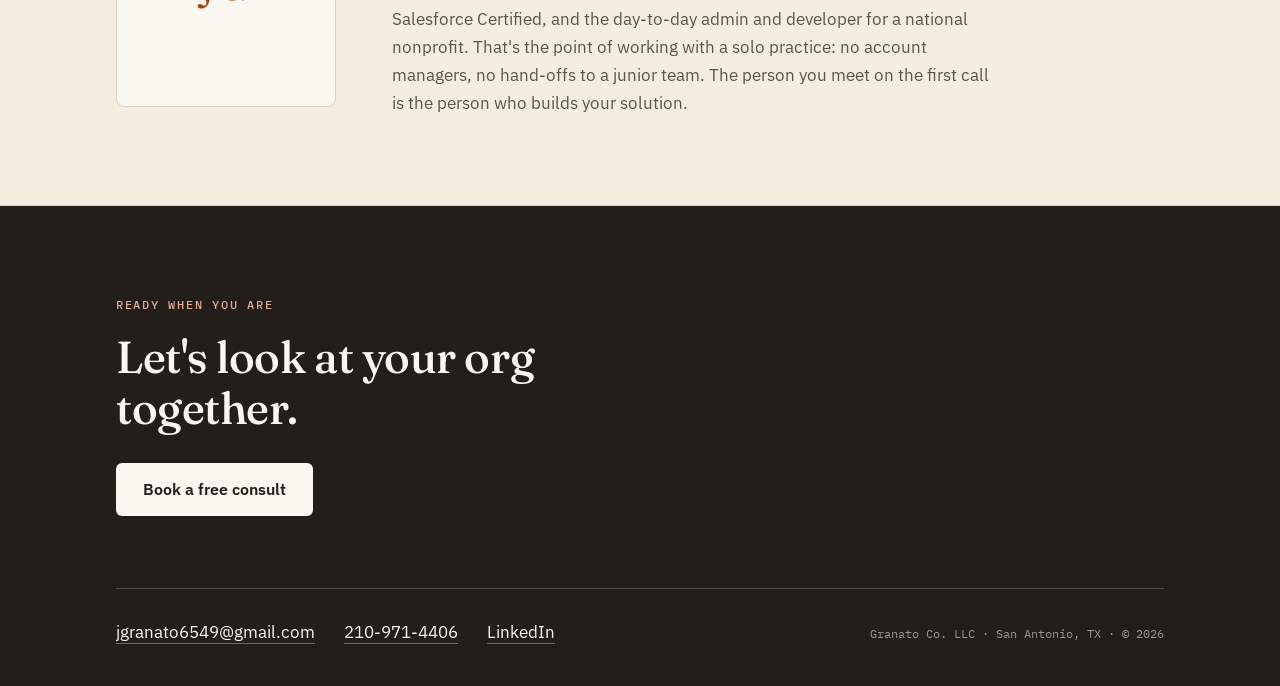
==== commit bb9b9c09: "Redesign as restrained, typography-led site for Granato Co. LLC Replace playful prototype with the p" ====
--- a/index.html
+++ b/index.html
@@ -3,253 +3,226 @@
 <head>
   <meta charset="UTF-8" />
   <meta name="viewport" content="width=device-width, initial-scale=1.0" />
-  <title>Granato Co. — Salesforce Consulting That Doesn't Bore You</title>
-  <meta name="description" content="Granato Co. builds Salesforce infrastructure, custom apps with beautiful UI, and helpful AI agents. Salesforce consulting, but make it fun." />
+  <title>Granato Co. — Salesforce Consulting for Small Businesses &amp; Nonprofits · San Antonio, TX</title>
+  <meta name="description" content="Hands-on Salesforce consulting for small businesses and nonprofits. Org cleanup, automation, integrations, reports, AI agents, and fractional admin support — fixed scope, plain English. San Antonio, TX." />
+  <link rel="canonical" href="https://jadenngranato.com/" />
+  <meta property="og:title" content="Granato Co. — Salesforce that actually works for small organizations" />
+  <meta property="og:description" content="Cleanup, automation, reports, and ongoing admin support for small businesses and nonprofits on Salesforce — including NPSP." />
+  <meta property="og:type" content="website" />
+  <meta property="og:url" content="https://jadenngranato.com/" />
   <link rel="preconnect" href="https://fonts.googleapis.com" />
   <link rel="preconnect" href="https://fonts.gstatic.com" crossorigin />
-  <link href="https://fonts.googleapis.com/css2?family=Space+Grotesk:wght@400;500;600;700&family=DM+Sans:ital,wght@0,400;0,500;0,700;1,400&display=swap" rel="stylesheet" />
+  <link href="https://fonts.googleapis.com/css2?family=Fraunces:ital,opsz,wght@0,9..144,400;0,9..144,500;0,9..144,600;1,9..144,400;1,9..144,500&family=IBM+Plex+Mono:wght@400;500&family=IBM+Plex+Sans:ital,wght@0,400;0,500;0,600;1,400&display=swap" rel="stylesheet" />
   <link rel="stylesheet" href="styles.css" />
-  <link rel="icon" href="data:image/svg+xml,<svg xmlns='http://www.w3.org/2000/svg' viewBox='0 0 100 100'><text y='.9em' font-size='90'>☁️</text></svg>" />
+  <link rel="icon" href="data:image/svg+xml,%3Csvg xmlns='http://www.w3.org/2000/svg' viewBox='0 0 32 32'%3E%3Crect width='32' height='32' rx='6' fill='%23faf6f0'/%3E%3Ctext x='16' y='23' text-anchor='middle' font-family='Georgia,serif' font-size='19' font-weight='600' fill='%23a8431f'%3EG%3C/text%3E%3C/svg%3E" />
 </head>
 <body>
-
-  <!-- ===== NAV ===== -->
-  <header class="nav" id="top">
-    <div class="nav__inner">
-      <a href="#top" class="nav__logo">
-        <span class="nav__logo-cloud">☁️</span>
-        Granato&nbsp;Co<span class="nav__logo-dot">.</span>
-      </a>
-      <nav class="nav__links" id="navLinks">
-        <a href="#services">What we do</a>
-        <a href="#process">How we work</a>
-        <a href="#why">Why us</a>
-        <a href="#contact" class="btn btn--small btn--primary">Let's build ✨</a>
+  <a class="skip-link" href="#main">Skip to content</a>
+
+  <header class="site-header">
+    <div class="container site-header__inner">
+      <a href="#top" class="brand">Granato&nbsp;Co<span class="brand__mark">.</span></a>
+      <nav class="site-nav" aria-label="Main">
+        <button class="site-nav__toggle" id="navToggle" aria-expanded="false" aria-controls="navMenu">
+          Menu
+        </button>
+        <ul class="site-nav__menu" id="navMenu">
+          <li><a href="#services">What I do</a></li>
+          <li><a href="#results">Results</a></li>
+          <li><a href="#process">How it works</a></li>
+          <li><a href="#about">About</a></li>
+          <li>
+            <!-- TODO: swap mailto for Calendly link when ready -->
+            <a class="button button--solid button--small" href="mailto:jgranato6549@gmail.com?subject=Free%20Salesforce%20consult">Book a free consult</a>
+          </li>
+        </ul>
       </nav>
-      <button class="nav__burger" id="navBurger" aria-label="Toggle menu" aria-expanded="false">
-        <span></span><span></span><span></span>
-      </button>
     </div>
   </header>
 
-  <main>
-    <!-- ===== HERO ===== -->
-    <section class="hero">
-      <div class="hero__decor" aria-hidden="true">
-        <span class="float float--cloud1">☁️</span>
-        <span class="float float--cloud2">☁️</span>
-        <span class="float float--bolt">⚡</span>
-        <span class="float float--spark">✦</span>
-        <span class="float float--robot">🤖</span>
-        <span class="blob blob--1"></span>
-        <span class="blob blob--2"></span>
-      </div>
-
-      <div class="hero__inner">
-        <div class="hero__copy reveal">
-          <span class="sticker sticker--tilt-l">Salesforce consulting, but make it <em>fun</em> 🎉</span>
-          <h1 class="hero__title">
-            We build Salesforce stuff people
-            <span class="squiggle">actually&nbsp;love</span>
-            using.
-          </h1>
-          <p class="hero__sub">
-            Rock-solid org infrastructure. Custom apps with UI that doesn't make your
-            team cry. AI agents that genuinely help. That's the Granato&nbsp;Co. way.
+  <main id="main">
+    <!-- ============ HERO ============ -->
+    <section class="hero" id="top">
+      <div class="container">
+        <p class="kicker reveal">Salesforce consulting · San Antonio, TX</p>
+        <h1 class="hero__title reveal">
+          Salesforce that <em class="accent-underline">actually works</em><br class="br-desktop" />
+          for small businesses and nonprofits.
+        </h1>
+        <p class="hero__sub reveal">
+          I clean up messy orgs, automate the busywork, and build the reports you've
+          been wishing for — hands-on, fixed-scope, at a price a small team can justify.
+          Nonprofits on NPSP especially welcome.
+        </p>
+        <div class="hero__cta reveal">
+          <!-- TODO: swap mailto for Calendly link when ready -->
+          <a class="button button--solid" href="mailto:jgranato6549@gmail.com?subject=Free%20Salesforce%20consult">Book a free consult</a>
+          <span class="hero__cta-note">30 minutes. No pitch deck, no obligation.</span>
+        </div>
+      </div>
+    </section>
+
+    <!-- ============ SERVICES ============ -->
+    <section class="section" id="services">
+      <div class="container">
+        <p class="kicker reveal">What I do</p>
+        <h2 class="section__title reveal">Five things, done properly.</h2>
+
+        <div class="services">
+          <article class="service reveal">
+            <span class="service__num">01</span>
+            <h3>Setup &amp; cleanup</h3>
+            <p>
+              For orgs that grew messy. Duplicate records, fields nobody remembers
+              creating, processes nobody trusts. I untangle it, fix what's broken,
+              and document how it all works.
+            </p>
+          </article>
+          <article class="service reveal">
+            <span class="service__num">02</span>
+            <h3>Automation &amp; integrations</h3>
+            <p>
+              Web forms that land in your CRM, payments that sync themselves, email
+              tools that finally talk to Salesforce. The copy-paste and manual
+              entry stop here.
+            </p>
+          </article>
+          <article class="service reveal">
+            <span class="service__num">03</span>
+            <h3>Reports &amp; dashboards</h3>
+            <p>
+              See your pipeline, donors, and renewals clearly — in dashboards your
+              team will actually open. If a number matters to your board, it should
+              be one click away.
+            </p>
+          </article>
+          <article class="service reveal">
+            <span class="service__num">04</span>
+            <h3>AI agents in Salesforce</h3>
+            <p>
+              Agentforce and custom AI agents that answer routine questions, draft
+              follow-ups, and handle the repetitive requests — scoped carefully to
+              your data, so they're genuinely helpful instead of a gimmick.
+            </p>
+          </article>
+          <article class="service reveal">
+            <span class="service__num">05</span>
+            <h3>Ongoing admin support</h3>
+            <p>
+              A fractional Salesforce admin on a simple monthly retainer. Questions
+              answered, changes made, users supported — without hiring full-time.
+            </p>
+          </article>
+        </div>
+      </div>
+    </section>
+
+    <!-- ============ PROOF ============ -->
+    <section class="section section--paper" id="results">
+      <div class="container">
+        <p class="kicker reveal">Results</p>
+        <h2 class="section__title reveal">Outcomes, not logos.</h2>
+
+        <!-- Placeholder proof copy — refine with real client details -->
+        <ul class="proof">
+          <li class="proof__item reveal">
+            <span class="proof__tag">Email deliverability</span>
+            <p>Diagnosed and fixed org-wide email deliverability for an <strong>8,900-member</strong> nonprofit — messages that had been silently bouncing now reach members.</p>
+          </li>
+          <li class="proof__item reveal">
+            <span class="proof__tag">Revenue recovery</span>
+            <p>Recovered <strong>$20K+</strong> in lapsed dues by building renewal automation that follows up so staff don't have to.</p>
+          </li>
+          <li class="proof__item reveal">
+            <span class="proof__tag">Automation</span>
+            <p>Built end-to-end membership automation — web form straight into the CRM, <strong>zero manual entry</strong>, no records falling through the cracks.</p>
+          </li>
+        </ul>
+      </div>
+    </section>
+
+    <!-- ============ PROCESS ============ -->
+    <section class="section" id="process">
+      <div class="container">
+        <p class="kicker reveal">How it works</p>
+        <h2 class="section__title reveal">Three steps. No surprise billing.</h2>
+
+        <ol class="steps">
+          <li class="step reveal">
+            <span class="step__num">1</span>
+            <h3>Free consult</h3>
+            <p>
+              Thirty minutes. You show me what's slow, broken, or confusing; I tell
+              you honestly what it would take to fix — even if the answer is
+              "you don't need a consultant for this."
+            </p>
+          </li>
+          <li class="step reveal">
+            <span class="step__num">2</span>
+            <h3>Fixed-scope proposal</h3>
+            <p>
+              One short document: what gets built, what it costs, when it's done.
+              The price you approve is the price you pay. No hourly meter running
+              in the background.
+            </p>
+          </li>
+          <li class="step reveal">
+            <span class="step__num">3</span>
+            <h3>Build &amp; handoff</h3>
+            <p>
+              I do the work, walk your team through it, and leave you plain-English
+              documentation. Ongoing support if you want it — never lock-in.
+            </p>
+          </li>
+        </ol>
+      </div>
+    </section>
+
+    <!-- ============ ABOUT ============ -->
+    <section class="section section--paper" id="about">
+      <div class="container about">
+        <div class="about__photo reveal" role="img" aria-label="Photo of Jaden Granato, founder of Granato Co.">
+          <!-- TODO: replace with real headshot -->
+          <span class="about__initials" aria-hidden="true">JG</span>
+        </div>
+        <div class="about__text">
+          <p class="kicker reveal">About</p>
+          <h2 class="section__title reveal">You talk to the person doing the work.</h2>
+          <p class="reveal">
+            I'm Jaden Granato — founder of Granato Co. LLC, based in San Antonio,
+            Salesforce Certified, and the day-to-day admin and developer for a
+            national nonprofit. That's the point of working with a solo practice:
+            no account managers, no hand-offs to a junior team. The person you meet
+            on the first call is the person who builds your solution.
           </p>
-          <div class="hero__cta">
-            <a href="#contact" class="btn btn--primary btn--big">Start a project 🚀</a>
-            <a href="#services" class="btn btn--ghost btn--big">See what we do</a>
+        </div>
+      </div>
+    </section>
+
+    <!-- ============ CONTACT / FOOTER ============ -->
+    <footer class="footer" id="contact">
+      <div class="container">
+        <div class="footer__cta">
+          <p class="kicker kicker--light reveal">Ready when you are</p>
+          <h2 class="footer__title reveal">Let's look at your org together.</h2>
+          <div class="reveal">
+            <!-- TODO: swap mailto for Calendly link when ready -->
+            <a class="button button--light" href="mailto:jgranato6549@gmail.com?subject=Free%20Salesforce%20consult">Book a free consult</a>
           </div>
-          <p class="hero__hint">↓ scroll for the good stuff ↓</p>
-        </div>
-
-        <!-- Fake AI agent chat — shows off what we build -->
-        <div class="hero__demo reveal reveal--delay">
-          <div class="chat" id="chatDemo">
-            <div class="chat__bar">
-              <span class="chat__dot chat__dot--r"></span>
-              <span class="chat__dot chat__dot--y"></span>
-              <span class="chat__dot chat__dot--g"></span>
-              <span class="chat__title">⚡ Granato Agent · live in your org</span>
-            </div>
-            <div class="chat__body" id="chatBody"></div>
-            <div class="chat__input">
-              <span>Ask your org anything…</span>
-              <button class="chat__send" aria-hidden="true" tabindex="-1">➤</button>
-            </div>
-          </div>
-          <span class="sticker sticker--demo">built with Agentforce 🤝</span>
-        </div>
-      </div>
-    </section>
-
-    <!-- ===== MARQUEE ===== -->
-    <div class="marquee" aria-hidden="true">
-      <div class="marquee__track">
-        <span>CUSTOM APPS ✦ AI AGENTS ✦ LIGHTNING WEB COMPONENTS ✦ FLOWS ✦ APEX ✦ AGENTFORCE ✦ INTEGRATIONS ✦ DATA CLOUD ✦ ORG HEALTH ✦&nbsp;</span>
-        <span>CUSTOM APPS ✦ AI AGENTS ✦ LIGHTNING WEB COMPONENTS ✦ FLOWS ✦ APEX ✦ AGENTFORCE ✦ INTEGRATIONS ✦ DATA CLOUD ✦ ORG HEALTH ✦&nbsp;</span>
-      </div>
-    </div>
-
-    <!-- ===== SERVICES ===== -->
-    <section class="section" id="services">
-      <div class="section__head reveal">
-        <span class="sticker sticker--tilt-r">the menu 🍽️</span>
-        <h2>What we cook up</h2>
-        <p>Everything your org needs, none of the consulting-speak.</p>
-      </div>
-
-      <div class="cards">
-        <article class="card card--yellow reveal">
-          <div class="card__icon">🏗️</div>
-          <h3>Org Infrastructure</h3>
-          <p>Scalable data models, clean security, environments that don't fall over. We build Salesforce foundations you can stack a business on.</p>
-          <ul>
-            <li>Architecture &amp; data modeling</li>
-            <li>Security &amp; permissions done right</li>
-            <li>DevOps, sandboxes &amp; CI/CD</li>
+        </div>
+
+        <div class="footer__info">
+          <ul class="footer__contact">
+            <li><a href="mailto:jgranato6549@gmail.com">jgranato6549@gmail.com</a></li>
+            <li><a href="tel:+12109714406">210-971-4406</a></li>
+            <!-- TODO: confirm LinkedIn URL -->
+            <li><a href="https://www.linkedin.com/in/jadengranato" rel="noopener" target="_blank">LinkedIn</a></li>
           </ul>
-        </article>
-
-        <article class="card card--coral reveal">
-          <div class="card__icon">🎨</div>
-          <h3>Custom Apps &amp; UI</h3>
-          <p>Lightning Web Components and custom apps with interfaces so nice, your team will forget they're in Salesforce.</p>
-          <ul>
-            <li>Pixel-perfect LWC builds</li>
-            <li>Internal tools &amp; portals</li>
-            <li>UX that boosts adoption</li>
-          </ul>
-        </article>
-
-        <article class="card card--blue reveal">
-          <div class="card__icon">🤖</div>
-          <h3>Helpful AI Agents</h3>
-          <p>Agentforce and custom AI agents that answer questions, crunch records, and handle the busywork — so your humans can do human things.</p>
-          <ul>
-            <li>Agentforce setup &amp; tuning</li>
-            <li>Custom agent actions</li>
-            <li>AI that knows your data</li>
-          </ul>
-        </article>
-
-        <article class="card card--green reveal">
-          <div class="card__icon">⚡</div>
-          <h3>Automation &amp; Flows</h3>
-          <p>Flows, Apex, and integrations that quietly do the boring stuff in the background. Set it, forget it, smile.</p>
-          <ul>
-            <li>Flow builds &amp; rescues</li>
-            <li>Apex when it counts</li>
-            <li>API &amp; system integrations</li>
-          </ul>
-        </article>
-      </div>
-    </section>
-
-    <!-- ===== PROCESS ===== -->
-    <section class="section section--dark" id="process">
-      <div class="section__head reveal">
-        <span class="sticker sticker--tilt-l">no mystery meat 🔍</span>
-        <h2>How we work</h2>
-        <p>Four steps. Zero 80-slide decks.</p>
-      </div>
-
-      <ol class="steps">
-        <li class="step reveal">
-          <span class="step__num">01</span>
-          <h3>Listen 👂</h3>
-          <p>We dig into your org, your team, and what's actually slowing you down. No assumptions, no copy-paste solutions.</p>
-        </li>
-        <li class="step reveal">
-          <span class="step__num">02</span>
-          <h3>Sketch ✏️</h3>
-          <p>You get a clear plan with real scope, honest timelines, and pictures — because everyone likes pictures.</p>
-        </li>
-        <li class="step reveal">
-          <span class="step__num">03</span>
-          <h3>Build 🔨</h3>
-          <p>We ship in short cycles you can see and click. Feedback early, surprises never.</p>
-        </li>
-        <li class="step reveal">
-          <span class="step__num">04</span>
-          <h3>High-five 🙌</h3>
-          <p>Launch, training, docs, and support. We stick around until your team says "ohhh, nice."</p>
-        </li>
-      </ol>
-    </section>
-
-    <!-- ===== WHY US ===== -->
-    <section class="section" id="why">
-      <div class="section__head reveal">
-        <span class="sticker sticker--tilt-r">humble brag 💪</span>
-        <h2>Why Granato Co.?</h2>
-        <p>Because "it technically works" isn't the bar.</p>
-      </div>
-
-      <div class="why">
-        <div class="why__stats reveal">
-          <div class="stat">
-            <span class="stat__num" data-count="100" data-suffix="%">0%</span>
-            <span class="stat__label">custom-built, never copy-paste</span>
-          </div>
-          <div class="stat">
-            <span class="stat__num" data-count="24" data-suffix="/7">0/7</span>
-            <span class="stat__label">your AI agents on the clock</span>
-          </div>
-          <div class="stat">
-            <span class="stat__num" data-count="0" data-suffix="">0</span>
-            <span class="stat__label">boring slide decks, ever</span>
-          </div>
-        </div>
-
-        <div class="why__points">
-          <div class="point reveal">
-            <span class="point__emoji">🎯</span>
-            <div>
-              <h3>Builders, not box-checkers</h3>
-              <p>We're hands-on-keyboard people who love crafting things in Salesforce — not account managers reading from a script.</p>
-            </div>
-          </div>
-          <div class="point reveal">
-            <span class="point__emoji">💅</span>
-            <div>
-              <h3>Design-obsessed</h3>
-              <p>If the UI is ugly, people won't use it — and then what was the point? We sweat the pixels so adoption takes care of itself.</p>
-          </div>
-          </div>
-          <div class="point reveal">
-            <span class="point__emoji">🗣️</span>
-            <div>
-              <h3>Plain English, always</h3>
-              <p>We explain everything like a friend would, not like a 200-page statement of work. You'll always know what's happening and why.</p>
-            </div>
-          </div>
-        </div>
-      </div>
-    </section>
-
-    <!-- ===== CTA ===== -->
-    <section class="cta" id="contact">
-      <div class="cta__card reveal">
-        <span class="cta__cloud" aria-hidden="true">☁️</span>
-        <h2>Got a Salesforce headache?<br />Let's turn it into a high-five.</h2>
-        <p>Tell us what's bugging you — a clunky org, an app idea, an AI agent dream. We'll reply like humans, fast.</p>
-        <a class="btn btn--big btn--light" href="mailto:jgranato6549@gmail.com?subject=Let's%20build%20something%20great%20%F0%9F%9A%80">
-          Say hello 👋 jgranato6549@gmail.com
-        </a>
-      </div>
-    </section>
+          <p class="footer__legal">Granato Co. LLC · San Antonio, TX · © <span id="year"></span></p>
+        </div>
+      </div>
+    </footer>
   </main>
-
-  <!-- ===== FOOTER ===== -->
-  <footer class="footer">
-    <div class="footer__inner">
-      <span class="footer__logo">☁️ Granato Co.</span>
-      <span class="footer__tag">Salesforce infrastructure · Custom apps · AI agents</span>
-      <span class="footer__copy">© <span id="year"></span> Granato Co. Made with ⚡ and too much coffee.</span>
-    </div>
-  </footer>
 
   <script src="script.js"></script>
 </body>
--- a/styles.css
+++ b/styles.css
@@ -1,21 +1,20 @@
 /* ============================================================
-   Granato Co. — playful neo-brutalist theme
+   Granato Co. LLC — jadenngranato.com
+   Typography-led, warm, restrained.
    ============================================================ */
 
 :root {
-  --cream: #fdf6ec;
-  --ink: #1c1b29;
-  --yellow: #ffd23f;
-  --coral: #ff6b6b;
-  --blue: #4d96ff;
-  --green: #6bcb77;
-  --purple: #845ec2;
-  --shadow: 6px 6px 0 var(--ink);
-  --shadow-sm: 4px 4px 0 var(--ink);
-  --border: 3px solid var(--ink);
-  --radius: 20px;
-  --font-display: "Space Grotesk", sans-serif;
-  --font-body: "DM Sans", sans-serif;
+  --cream: #faf6f0;
+  --paper: #f3ecdf;
+  --ink: #221f1a;
+  --ink-soft: #5c554a;
+  --rust: #a8431f;
+  --rust-deep: #8a3618;
+  --line: #ddd3c2;
+  --font-serif: "Fraunces", Georgia, serif;
+  --font-sans: "IBM Plex Sans", system-ui, sans-serif;
+  --font-mono: "IBM Plex Mono", monospace;
+  --container: 68rem;
 }
 
 * { margin: 0; padding: 0; box-sizing: border-box; }
@@ -23,513 +22,363 @@
 html { scroll-behavior: smooth; }
 
 body {
-  font-family: var(--font-body);
+  font-family: var(--font-sans);
+  font-size: 1.0625rem;
+  line-height: 1.65;
+  color: var(--ink);
   background: var(--cream);
-  color: var(--ink);
-  line-height: 1.6;
-  overflow-x: hidden;
-}
-
-h1, h2, h3 { font-family: var(--font-display); line-height: 1.1; }
-
-img { max-width: 100%; }
+  -webkit-font-smoothing: antialiased;
+}
+
+h1, h2, h3 {
+  font-family: var(--font-serif);
+  font-weight: 500;
+  line-height: 1.15;
+  letter-spacing: -0.01em;
+}
+
+p { max-width: 38rem; }
+
+a { color: var(--rust-deep); }
+
+.container {
+  max-width: var(--container);
+  margin: 0 auto;
+  padding: 0 1.25rem;
+}
+
+.skip-link {
+  position: absolute;
+  left: -9999px;
+  top: 0;
+  background: var(--ink);
+  color: var(--cream);
+  padding: 0.6rem 1rem;
+  z-index: 100;
+}
+.skip-link:focus { left: 0; }
+
+/* ---------- Mono section labels ---------- */
+.kicker {
+  font-family: var(--font-mono);
+  font-size: 0.78rem;
+  font-weight: 500;
+  text-transform: uppercase;
+  letter-spacing: 0.14em;
+  color: var(--rust);
+  margin-bottom: 1rem;
+}
+.kicker--light { color: #e3a98f; }
 
 /* ---------- Buttons ---------- */
-.btn {
+.button {
   display: inline-block;
-  font-family: var(--font-display);
-  font-weight: 700;
+  font-family: var(--font-sans);
+  font-weight: 600;
+  font-size: 1rem;
   text-decoration: none;
-  color: var(--ink);
-  background: #fff;
-  border: var(--border);
-  border-radius: 14px;
-  padding: 0.8rem 1.6rem;
-  box-shadow: var(--shadow-sm);
-  transition: transform 0.15s ease, box-shadow 0.15s ease;
-  cursor: pointer;
-}
-.btn:hover { transform: translate(-2px, -2px); box-shadow: 8px 8px 0 var(--ink); }
-.btn:active { transform: translate(2px, 2px); box-shadow: 2px 2px 0 var(--ink); }
-.btn--primary { background: var(--yellow); }
-.btn--ghost { background: transparent; }
-.btn--light { background: var(--cream); }
-.btn--big { font-size: 1.1rem; padding: 1rem 2rem; }
-.btn--small { font-size: 0.9rem; padding: 0.5rem 1.1rem; box-shadow: 3px 3px 0 var(--ink); }
-
-/* ---------- Stickers (rotated label chips) ---------- */
-.sticker {
-  display: inline-block;
-  font-family: var(--font-display);
-  font-weight: 600;
-  font-size: 0.95rem;
-  background: var(--purple);
-  color: #fff;
-  border: var(--border);
-  border-radius: 999px;
-  padding: 0.35rem 1rem;
-  box-shadow: var(--shadow-sm);
-  margin-bottom: 1.4rem;
-}
-.sticker em { font-style: italic; color: var(--yellow); }
-.sticker--tilt-l { transform: rotate(-3deg); }
-.sticker--tilt-r { transform: rotate(2.5deg); }
-
-/* ---------- Nav ---------- */
-.nav {
+  padding: 0.85rem 1.7rem;
+  border-radius: 6px;
+  transition: background-color 0.18s ease, transform 0.18s ease;
+}
+.button--solid {
+  background: var(--rust);
+  color: var(--cream);
+}
+.button--solid:hover { background: var(--rust-deep); transform: translateY(-1px); }
+.button--light {
+  background: var(--cream);
+  color: var(--ink);
+}
+.button--light:hover { background: #fff; transform: translateY(-1px); }
+.button--small { padding: 0.5rem 1.1rem; font-size: 0.9rem; }
+
+/* ---------- Header ---------- */
+.site-header {
   position: sticky;
   top: 0;
   z-index: 50;
-  background: var(--cream);
-  border-bottom: var(--border);
-  transition: box-shadow 0.2s ease;
-}
-.nav.is-scrolled { box-shadow: 0 4px 0 rgba(28, 27, 41, 0.15); }
-.nav__inner {
-  max-width: 1180px;
-  margin: 0 auto;
+  background: rgba(250, 246, 240, 0.92);
+  backdrop-filter: blur(6px);
+  border-bottom: 1px solid var(--line);
+}
+.site-header__inner {
   display: flex;
   align-items: center;
   justify-content: space-between;
-  padding: 0.9rem 1.5rem;
-}
-.nav__logo {
-  font-family: var(--font-display);
-  font-weight: 700;
-  font-size: 1.35rem;
+  padding-top: 0.9rem;
+  padding-bottom: 0.9rem;
+}
+.brand {
+  font-family: var(--font-serif);
+  font-weight: 600;
+  font-size: 1.3rem;
   color: var(--ink);
   text-decoration: none;
+}
+.brand__mark { color: var(--rust); }
+
+.site-nav__toggle {
+  display: none;
+  font-family: var(--font-mono);
+  font-size: 0.85rem;
+  text-transform: uppercase;
+  letter-spacing: 0.1em;
+  background: none;
+  border: 1px solid var(--line);
+  border-radius: 6px;
+  padding: 0.45rem 0.9rem;
+  color: var(--ink);
+  cursor: pointer;
+}
+.site-nav__menu {
   display: flex;
   align-items: center;
-  gap: 0.4rem;
-}
-.nav__logo-cloud { display: inline-block; transition: transform 0.3s ease; }
-.nav__logo:hover .nav__logo-cloud { transform: translateY(-4px) rotate(-10deg); }
-.nav__logo-dot { color: var(--coral); }
-.nav__links { display: flex; align-items: center; gap: 1.6rem; }
-.nav__links a:not(.btn) {
+  gap: 1.8rem;
+  list-style: none;
+}
+.site-nav__menu a:not(.button) {
+  font-size: 0.95rem;
+  font-weight: 500;
   color: var(--ink);
   text-decoration: none;
-  font-weight: 500;
   position: relative;
 }
-.nav__links a:not(.btn)::after {
+/* underline animation — one small moment of personality */
+.site-nav__menu a:not(.button)::after {
   content: "";
   position: absolute;
-  left: 0; bottom: -4px;
-  width: 100%; height: 3px;
-  background: var(--coral);
-  border-radius: 2px;
+  left: 0;
+  bottom: -5px;
+  width: 100%;
+  height: 2px;
+  background: var(--rust);
   transform: scaleX(0);
   transform-origin: left;
-  transition: transform 0.2s ease;
-}
-.nav__links a:not(.btn):hover::after { transform: scaleX(1); }
-.nav__burger { display: none; background: none; border: none; cursor: pointer; padding: 6px; }
-.nav__burger span {
-  display: block;
-  width: 26px; height: 3px;
-  background: var(--ink);
-  border-radius: 2px;
-  margin: 5px 0;
-  transition: transform 0.25s ease, opacity 0.25s ease;
-}
+  transition: transform 0.22s ease;
+}
+.site-nav__menu a:not(.button):hover::after,
+.site-nav__menu a:not(.button):focus-visible::after { transform: scaleX(1); }
 
 /* ---------- Hero ---------- */
-.hero { position: relative; padding: 5rem 1.5rem 6rem; }
-.hero__inner {
-  max-width: 1180px;
-  margin: 0 auto;
-  display: grid;
-  grid-template-columns: 1.15fr 0.85fr;
-  gap: 3rem;
-  align-items: center;
-  position: relative;
-  z-index: 1;
-}
+.hero { padding: 6.5rem 0 7rem; }
 .hero__title {
-  font-size: clamp(2.4rem, 5.2vw, 4.2rem);
-  font-weight: 700;
-  margin-bottom: 1.4rem;
-  letter-spacing: -0.02em;
-}
-.squiggle {
-  position: relative;
-  color: var(--coral);
+  font-size: clamp(2.3rem, 5.5vw, 4rem);
+  max-width: 21ch;
+  margin-bottom: 1.5rem;
+}
+.hero__title em {
+  font-style: italic;
+  color: var(--rust);
   white-space: nowrap;
 }
-.squiggle::after {
-  content: "";
-  position: absolute;
-  left: 0; right: 0; bottom: -0.12em;
-  height: 0.28em;
-  background: url("data:image/svg+xml,%3Csvg xmlns='http://www.w3.org/2000/svg' viewBox='0 0 100 12' preserveAspectRatio='none'%3E%3Cpath d='M0 8 Q 12.5 0, 25 8 T 50 8 T 75 8 T 100 8' fill='none' stroke='%23ffd23f' stroke-width='5' stroke-linecap='round'/%3E%3C/svg%3E") repeat-x;
-  background-size: 80px 100%;
+.accent-underline {
+  background-image: linear-gradient(var(--rust) 0 0);
+  background-repeat: no-repeat;
+  background-position: 0 96%;
+  background-size: 100% 0.09em;
 }
 .hero__sub {
   font-size: 1.2rem;
-  max-width: 34rem;
-  margin-bottom: 2rem;
-  color: #3d3c4f;
-}
-.hero__cta { display: flex; flex-wrap: wrap; gap: 1rem; }
-.hero__hint {
-  margin-top: 2.6rem;
-  font-family: var(--font-display);
-  font-size: 0.9rem;
-  opacity: 0.55;
-  animation: bob 2.2s ease-in-out infinite;
-  width: fit-content;
-}
-@keyframes bob { 0%, 100% { transform: translateY(0); } 50% { transform: translateY(6px); } }
-
-/* floating decorations */
-.hero__decor { position: absolute; inset: 0; pointer-events: none; overflow: hidden; }
-.float { position: absolute; font-size: 2.4rem; animation: floaty 6s ease-in-out infinite; }
-.float--cloud1 { top: 12%; left: 4%; font-size: 3rem; animation-delay: 0s; }
-.float--cloud2 { top: 64%; left: 46%; font-size: 2rem; animation-delay: -2s; opacity: 0.7; }
-.float--bolt   { top: 22%; right: 6%; animation-delay: -1s; }
-.float--spark  { top: 75%; left: 8%; color: var(--coral); animation-delay: -3s; }
-.float--robot  { bottom: 8%; right: 12%; animation-delay: -4s; }
-@keyframes floaty {
-  0%, 100% { transform: translateY(0) rotate(-4deg); }
-  50% { transform: translateY(-16px) rotate(4deg); }
-}
-.blob {
-  position: absolute;
-  border-radius: 50%;
-  filter: blur(70px);
-  opacity: 0.35;
-}
-.blob--1 { width: 420px; height: 420px; background: var(--yellow); top: -120px; right: -80px; }
-.blob--2 { width: 360px; height: 360px; background: var(--blue); bottom: -140px; left: -100px; }
-
-/* ---------- Chat demo ---------- */
-.hero__demo { position: relative; }
-.chat {
-  background: #fff;
-  border: var(--border);
-  border-radius: var(--radius);
-  box-shadow: var(--shadow);
-  overflow: hidden;
-  transform: rotate(1.5deg);
-  transition: transform 0.3s ease;
-}
-.chat:hover { transform: rotate(0deg) scale(1.01); }
-.chat__bar {
+  color: var(--ink-soft);
+  margin-bottom: 2.4rem;
+}
+.hero__cta {
   display: flex;
   align-items: center;
-  gap: 0.45rem;
-  background: var(--ink);
-  color: #fff;
-  padding: 0.65rem 1rem;
-}
-.chat__dot { width: 11px; height: 11px; border-radius: 50%; }
-.chat__dot--r { background: var(--coral); }
-.chat__dot--y { background: var(--yellow); }
-.chat__dot--g { background: var(--green); }
-.chat__title {
-  font-family: var(--font-display);
+  flex-wrap: wrap;
+  gap: 1.2rem;
+}
+.hero__cta-note {
+  font-family: var(--font-mono);
+  font-size: 0.82rem;
+  color: var(--ink-soft);
+}
+
+/* ---------- Sections ---------- */
+.section { padding: 5.5rem 0; }
+.section--paper {
+  background: var(--paper);
+  border-top: 1px solid var(--line);
+  border-bottom: 1px solid var(--line);
+}
+.section__title {
+  font-size: clamp(1.8rem, 3.5vw, 2.6rem);
+  margin-bottom: 2.8rem;
+}
+
+/* ---------- Services ---------- */
+.services {
+  display: grid;
+  grid-template-columns: 1fr;
+  gap: 0;
+  border-top: 1px solid var(--line);
+}
+.service {
+  padding: 2rem 0.25rem;
+  border-bottom: 1px solid var(--line);
+}
+.service__num {
+  font-family: var(--font-mono);
   font-size: 0.8rem;
-  margin-left: 0.5rem;
-  opacity: 0.9;
-}
-.chat__body { padding: 1.1rem; min-height: 268px; display: flex; flex-direction: column; gap: 0.7rem; }
-.chat__msg {
-  max-width: 85%;
-  padding: 0.6rem 0.9rem;
-  border: 2px solid var(--ink);
-  border-radius: 14px;
-  font-size: 0.92rem;
-  line-height: 1.45;
-  animation: pop-in 0.3s ease both;
-}
-.chat__msg--user { align-self: flex-end; background: var(--yellow); border-bottom-right-radius: 4px; }
-.chat__msg--bot { align-self: flex-start; background: #f1ecff; border-bottom-left-radius: 4px; }
-.chat__msg--typing { display: inline-flex; gap: 5px; padding: 0.8rem 1rem; }
-.chat__msg--typing i {
-  width: 7px; height: 7px;
-  background: var(--ink);
-  border-radius: 50%;
-  animation: typing 1s infinite;
-}
-.chat__msg--typing i:nth-child(2) { animation-delay: 0.15s; }
-.chat__msg--typing i:nth-child(3) { animation-delay: 0.3s; }
-@keyframes typing { 0%, 60%, 100% { transform: translateY(0); } 30% { transform: translateY(-5px); } }
-@keyframes pop-in { from { opacity: 0; transform: translateY(8px) scale(0.96); } to { opacity: 1; transform: none; } }
-.chat__input {
-  display: flex;
+  color: var(--rust);
+  display: block;
+  margin-bottom: 0.7rem;
+}
+.service h3 { font-size: 1.45rem; margin-bottom: 0.6rem; }
+.service p { color: var(--ink-soft); font-size: 1rem; }
+
+/* ---------- Proof ---------- */
+.proof { list-style: none; display: grid; gap: 2.2rem; }
+.proof__item {
+  border-left: 3px solid var(--rust);
+  padding-left: 1.4rem;
+}
+.proof__tag {
+  font-family: var(--font-mono);
+  font-size: 0.75rem;
+  text-transform: uppercase;
+  letter-spacing: 0.12em;
+  color: var(--ink-soft);
+  display: block;
+  margin-bottom: 0.4rem;
+}
+.proof__item p {
+  font-family: var(--font-serif);
+  font-size: clamp(1.15rem, 2.2vw, 1.45rem);
+  line-height: 1.4;
+  max-width: 42rem;
+}
+.proof__item strong { color: var(--rust-deep); font-weight: 600; }
+
+/* ---------- Steps ---------- */
+.steps {
+  list-style: none;
+  display: grid;
+  grid-template-columns: 1fr;
+  gap: 2.5rem;
+  counter-reset: step;
+}
+.step__num {
+  font-family: var(--font-serif);
+  font-style: italic;
+  font-size: 2.2rem;
+  color: var(--rust);
+  display: block;
+  line-height: 1;
+  margin-bottom: 0.8rem;
+}
+.step h3 { font-size: 1.35rem; margin-bottom: 0.5rem; }
+.step p { color: var(--ink-soft); font-size: 1rem; }
+
+/* ---------- About ---------- */
+.about {
+  display: grid;
+  grid-template-columns: 1fr;
+  gap: 2.5rem;
   align-items: center;
-  justify-content: space-between;
-  border-top: 2px solid var(--ink);
-  padding: 0.7rem 1rem;
-  color: #8a8798;
-  font-size: 0.9rem;
-}
-.chat__send {
-  background: var(--coral);
-  color: #fff;
-  border: 2px solid var(--ink);
-  border-radius: 10px;
-  width: 34px; height: 30px;
-  font-size: 0.85rem;
-  cursor: default;
-}
-.sticker--demo {
-  position: absolute;
-  bottom: -18px;
-  right: 14px;
-  background: var(--green);
-  color: var(--ink);
-  transform: rotate(-3deg);
-  margin: 0;
-}
-
-/* ---------- Marquee ---------- */
-.marquee {
-  background: var(--ink);
-  color: var(--yellow);
-  border-top: var(--border);
-  border-bottom: var(--border);
-  overflow: hidden;
-  padding: 0.8rem 0;
-  transform: rotate(-1deg) scale(1.02);
-}
-.marquee__track {
-  display: flex;
-  width: max-content;
-  animation: scroll-x 28s linear infinite;
-  font-family: var(--font-display);
-  font-weight: 600;
-  font-size: 1.05rem;
-  letter-spacing: 0.06em;
-  white-space: nowrap;
-}
-@keyframes scroll-x { from { transform: translateX(0); } to { transform: translateX(-50%); } }
-
-/* ---------- Sections ---------- */
-.section { max-width: 1180px; margin: 0 auto; padding: 6rem 1.5rem; }
-.section__head { text-align: center; margin-bottom: 3.5rem; }
-.section__head h2 { font-size: clamp(2rem, 4vw, 3rem); margin-bottom: 0.7rem; }
-.section__head p { font-size: 1.15rem; color: #3d3c4f; }
-
-.section--dark {
-  max-width: none;
+}
+.about__photo {
+  width: 180px;
+  height: 200px;
+  background: var(--cream);
+  border: 1px solid var(--line);
+  border-radius: 8px;
+  display: grid;
+  place-items: center;
+}
+.about__initials {
+  font-family: var(--font-serif);
+  font-style: italic;
+  font-size: 3rem;
+  color: var(--rust);
+}
+.about__text p:not(.kicker) { color: var(--ink-soft); }
+
+/* ---------- Footer ---------- */
+.footer {
   background: var(--ink);
   color: var(--cream);
-  border-top: var(--border);
-  border-bottom: var(--border);
-}
-.section--dark .section__head p { color: #b9b6cc; }
-.section--dark .sticker { background: var(--coral); }
-
-/* ---------- Service cards ---------- */
-.cards {
-  display: grid;
-  grid-template-columns: repeat(auto-fit, minmax(250px, 1fr));
-  gap: 1.8rem;
-}
-.card {
-  border: var(--border);
-  border-radius: var(--radius);
-  padding: 1.8rem 1.6rem;
-  box-shadow: var(--shadow);
-  transition: transform 0.2s ease, box-shadow 0.2s ease;
-}
-.card:hover { transform: translate(-4px, -4px) rotate(-0.6deg); box-shadow: 10px 10px 0 var(--ink); }
-.card--yellow { background: var(--yellow); }
-.card--coral { background: var(--coral); }
-.card--blue { background: var(--blue); }
-.card--green { background: var(--green); }
-.card__icon {
-  font-size: 2.4rem;
-  background: var(--cream);
-  border: var(--border);
-  border-radius: 16px;
-  width: 70px; height: 70px;
-  display: grid;
-  place-items: center;
-  margin-bottom: 1.2rem;
-  box-shadow: var(--shadow-sm);
-}
-.card:hover .card__icon { animation: wiggle 0.5s ease; }
-@keyframes wiggle {
-  0%, 100% { transform: rotate(0); }
-  25% { transform: rotate(-8deg); }
-  75% { transform: rotate(8deg); }
-}
-.card h3 { font-size: 1.35rem; margin-bottom: 0.6rem; }
-.card p { font-size: 0.97rem; margin-bottom: 1rem; }
-.card ul { list-style: none; }
-.card li {
-  font-size: 0.92rem;
-  font-weight: 500;
-  padding-left: 1.4rem;
-  position: relative;
-  margin-bottom: 0.35rem;
-}
-.card li::before { content: "✦"; position: absolute; left: 0; }
-
-/* ---------- Steps ---------- */
-.steps {
-  max-width: 1180px;
-  margin: 0 auto;
-  padding: 0 1.5rem;
+  padding: 5.5rem 0 2.5rem;
+}
+.footer__cta { margin-bottom: 4.5rem; }
+.footer__title {
+  font-size: clamp(1.9rem, 4vw, 2.8rem);
+  margin-bottom: 1.8rem;
+  max-width: 18ch;
+}
+.footer__info {
+  border-top: 1px solid rgba(250, 246, 240, 0.2);
+  padding-top: 1.8rem;
+  display: flex;
+  flex-wrap: wrap;
+  gap: 1rem 2rem;
+  align-items: baseline;
+  justify-content: space-between;
+}
+.footer__contact {
   list-style: none;
-  display: grid;
-  grid-template-columns: repeat(auto-fit, minmax(230px, 1fr));
-  gap: 1.8rem;
-  counter-reset: step;
-}
-.step {
-  background: #2a2940;
-  border: 3px solid var(--cream);
-  border-radius: var(--radius);
-  padding: 1.8rem 1.5rem;
-  box-shadow: 6px 6px 0 rgba(253, 246, 236, 0.25);
-  transition: transform 0.2s ease;
-}
-.step:hover { transform: translateY(-6px); }
-.step:nth-child(odd) { transform: rotate(-1deg); }
-.step:nth-child(even) { transform: rotate(1deg); }
-.step:nth-child(odd):hover, .step:nth-child(even):hover { transform: rotate(0) translateY(-6px); }
-.step__num {
-  font-family: var(--font-display);
-  font-size: 2.6rem;
-  font-weight: 700;
-  color: var(--yellow);
-  display: block;
-  margin-bottom: 0.4rem;
-  -webkit-text-stroke: 1px var(--cream);
-}
-.step:nth-child(2) .step__num { color: var(--coral); }
-.step:nth-child(3) .step__num { color: var(--blue); }
-.step:nth-child(4) .step__num { color: var(--green); }
-.step h3 { font-size: 1.3rem; margin-bottom: 0.5rem; }
-.step p { font-size: 0.95rem; color: #c9c6da; }
-
-/* ---------- Why us ---------- */
-.why { display: grid; grid-template-columns: 1fr 1.3fr; gap: 3rem; align-items: start; }
-.why__stats { display: flex; flex-direction: column; gap: 1.4rem; }
-.stat {
-  background: #fff;
-  border: var(--border);
-  border-radius: var(--radius);
-  box-shadow: var(--shadow);
-  padding: 1.4rem 1.6rem;
-  transform: rotate(-1deg);
-}
-.stat:nth-child(2) { transform: rotate(1.2deg); background: var(--yellow); }
-.stat:nth-child(3) { transform: rotate(-0.8deg); background: #f1ecff; }
-.stat__num {
-  font-family: var(--font-display);
-  font-size: 2.8rem;
-  font-weight: 700;
-  display: block;
-  color: var(--ink);
-}
-.stat__label { font-weight: 500; color: #3d3c4f; }
-.why__points { display: flex; flex-direction: column; gap: 1.6rem; }
-.point {
-  display: flex;
-  gap: 1.1rem;
-  background: #fff;
-  border: var(--border);
-  border-radius: var(--radius);
-  box-shadow: var(--shadow-sm);
-  padding: 1.3rem 1.4rem;
-  transition: transform 0.2s ease, box-shadow 0.2s ease;
-}
-.point:hover { transform: translate(-3px, -3px); box-shadow: 7px 7px 0 var(--ink); }
-.point__emoji { font-size: 1.9rem; line-height: 1; padding-top: 0.2rem; }
-.point h3 { font-size: 1.15rem; margin-bottom: 0.3rem; }
-.point p { font-size: 0.95rem; color: #3d3c4f; }
-
-/* ---------- CTA ---------- */
-.cta { padding: 5rem 1.5rem 7rem; }
-.cta__card {
-  position: relative;
-  max-width: 880px;
-  margin: 0 auto;
-  text-align: center;
-  background: var(--purple);
-  color: #fff;
-  border: var(--border);
-  border-radius: 28px;
-  box-shadow: 10px 10px 0 var(--ink);
-  padding: 4rem 2.5rem;
-  overflow: hidden;
-}
-.cta__cloud {
-  position: absolute;
-  font-size: 7rem;
-  opacity: 0.18;
-  top: -1.4rem;
-  left: -1.2rem;
-  transform: rotate(-12deg);
-}
-.cta__card h2 { font-size: clamp(1.8rem, 3.6vw, 2.7rem); margin-bottom: 1rem; }
-.cta__card p { font-size: 1.1rem; max-width: 36rem; margin: 0 auto 2rem; color: #e8e2f7; }
-
-/* ---------- Footer ---------- */
-.footer { background: var(--ink); color: var(--cream); border-top: var(--border); }
-.footer__inner {
-  max-width: 1180px;
-  margin: 0 auto;
-  padding: 2.2rem 1.5rem;
   display: flex;
   flex-wrap: wrap;
-  gap: 0.8rem 2rem;
-  align-items: center;
-  justify-content: space-between;
-}
-.footer__logo { font-family: var(--font-display); font-weight: 700; font-size: 1.15rem; }
-.footer__tag { font-size: 0.9rem; opacity: 0.75; }
-.footer__copy { font-size: 0.85rem; opacity: 0.6; }
-
-/* ---------- Scroll reveal ---------- */
-.reveal { opacity: 0; transform: translateY(28px); transition: opacity 0.6s ease, transform 0.6s ease; }
-.reveal.is-visible { opacity: 1; transform: translateY(0); }
-.reveal--delay { transition-delay: 0.15s; }
-
-/* ---------- Responsive ---------- */
-@media (max-width: 900px) {
-  .hero__inner { grid-template-columns: 1fr; }
-  .hero__demo { max-width: 480px; }
-  .why { grid-template-columns: 1fr; }
-}
-
-@media (max-width: 720px) {
-  .nav__burger { display: block; }
-  .nav__links {
+  gap: 0.6rem 1.8rem;
+}
+.footer__contact a {
+  color: var(--cream);
+  text-decoration: none;
+  border-bottom: 1px solid rgba(250, 246, 240, 0.35);
+  transition: border-color 0.18s ease;
+}
+.footer__contact a:hover { border-color: var(--cream); }
+.footer__legal {
+  font-family: var(--font-mono);
+  font-size: 0.78rem;
+  color: rgba(250, 246, 240, 0.55);
+}
+
+/* ---------- Scroll reveal (subtle) ---------- */
+.reveal {
+  opacity: 0;
+  transform: translateY(14px);
+  transition: opacity 0.55s ease, transform 0.55s ease;
+}
+.reveal.is-visible { opacity: 1; transform: none; }
+
+/* ---------- Desktop ---------- */
+@media (min-width: 720px) {
+  .services { grid-template-columns: 1fr 1fr; column-gap: 3.5rem; }
+  .steps { grid-template-columns: repeat(3, 1fr); gap: 3rem; }
+  .about { grid-template-columns: auto 1fr; gap: 3.5rem; }
+  .about__photo { width: 220px; height: 250px; }
+}
+
+/* ---------- Mobile nav ---------- */
+@media (max-width: 719px) {
+  .br-desktop { display: none; }
+  .site-nav__toggle { display: block; }
+  .site-nav__menu {
+    display: none;
     position: absolute;
     top: 100%;
-    left: 0; right: 0;
+    left: 0;
+    right: 0;
     background: var(--cream);
-    border-bottom: var(--border);
+    border-bottom: 1px solid var(--line);
     flex-direction: column;
     align-items: flex-start;
-    padding: 1.2rem 1.5rem;
+    padding: 1.2rem 1.25rem 1.5rem;
     gap: 1.1rem;
-    display: none;
   }
-  .nav__links.is-open { display: flex; }
-  .nav__burger.is-open span:nth-child(1) { transform: translateY(8px) rotate(45deg); }
-  .nav__burger.is-open span:nth-child(2) { opacity: 0; }
-  .nav__burger.is-open span:nth-child(3) { transform: translateY(-8px) rotate(-45deg); }
-  .hero { padding-top: 3.5rem; }
-  .section { padding: 4rem 1.5rem; }
-  .cta__card { padding: 3rem 1.5rem; }
-  .cta .btn { font-size: 0.95rem; padding: 0.9rem 1.2rem; }
+  .site-nav__menu.is-open { display: flex; }
+  .hero { padding: 4rem 0 5rem; }
+  .section { padding: 4rem 0; }
 }
 
 /* ---------- Reduced motion ---------- */
 @media (prefers-reduced-motion: reduce) {
   html { scroll-behavior: auto; }
   *, *::before, *::after {
+    transition-duration: 0.01ms !important;
     animation-duration: 0.01ms !important;
-    animation-iteration-count: 1 !important;
-    transition-duration: 0.01ms !important;
   }
   .reveal { opacity: 1; transform: none; }
 }
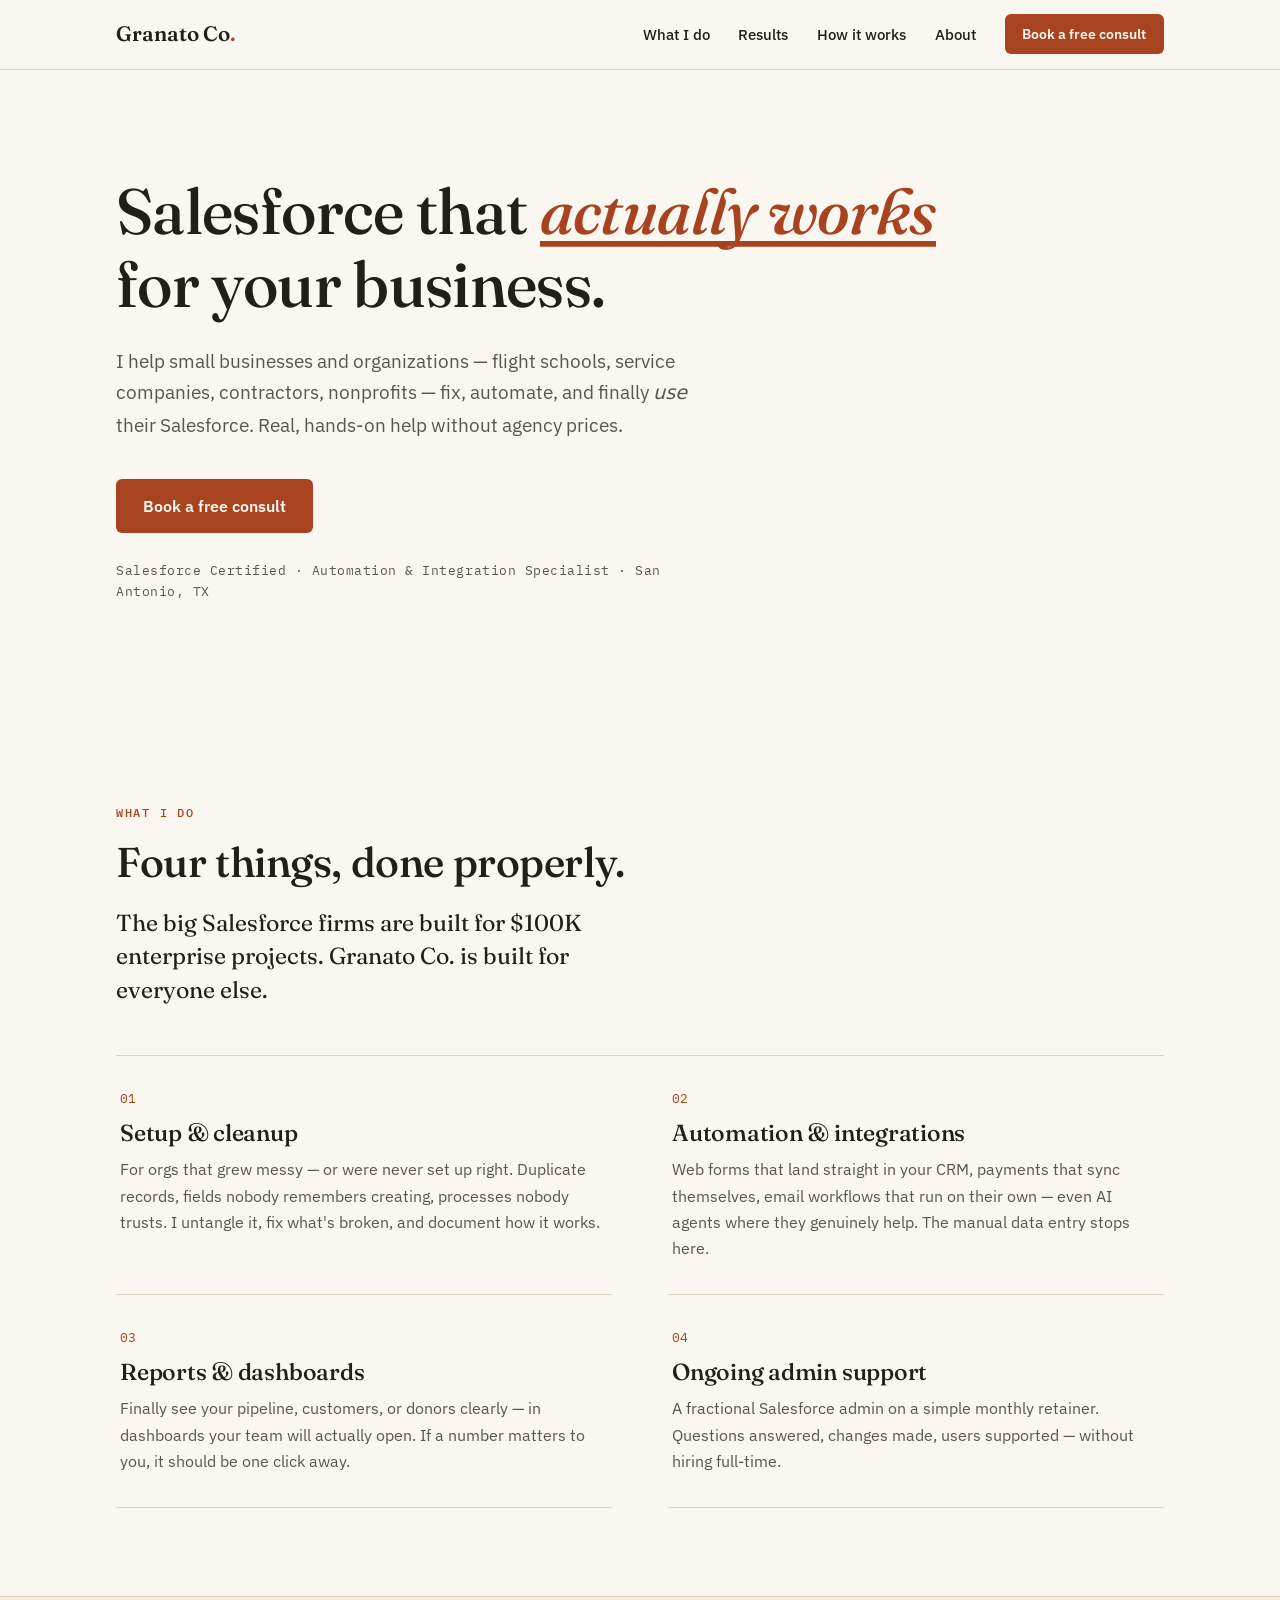
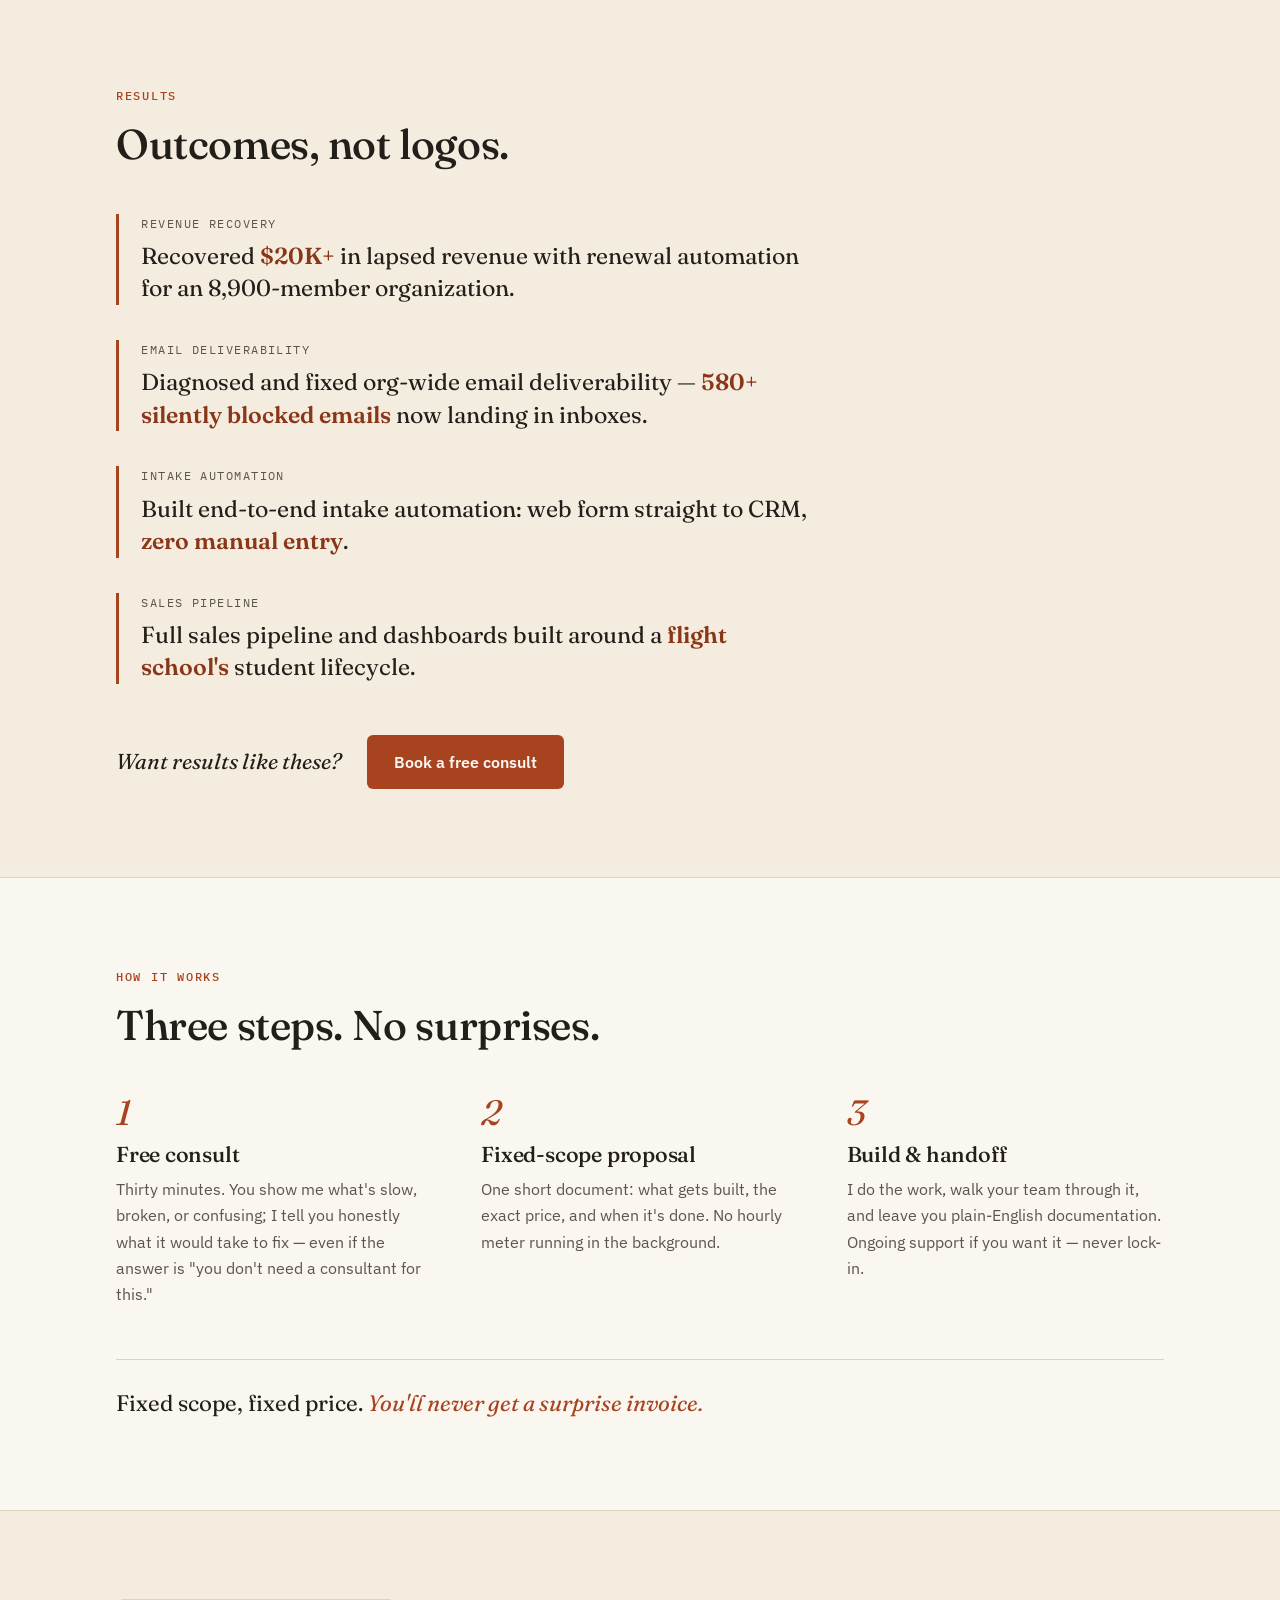
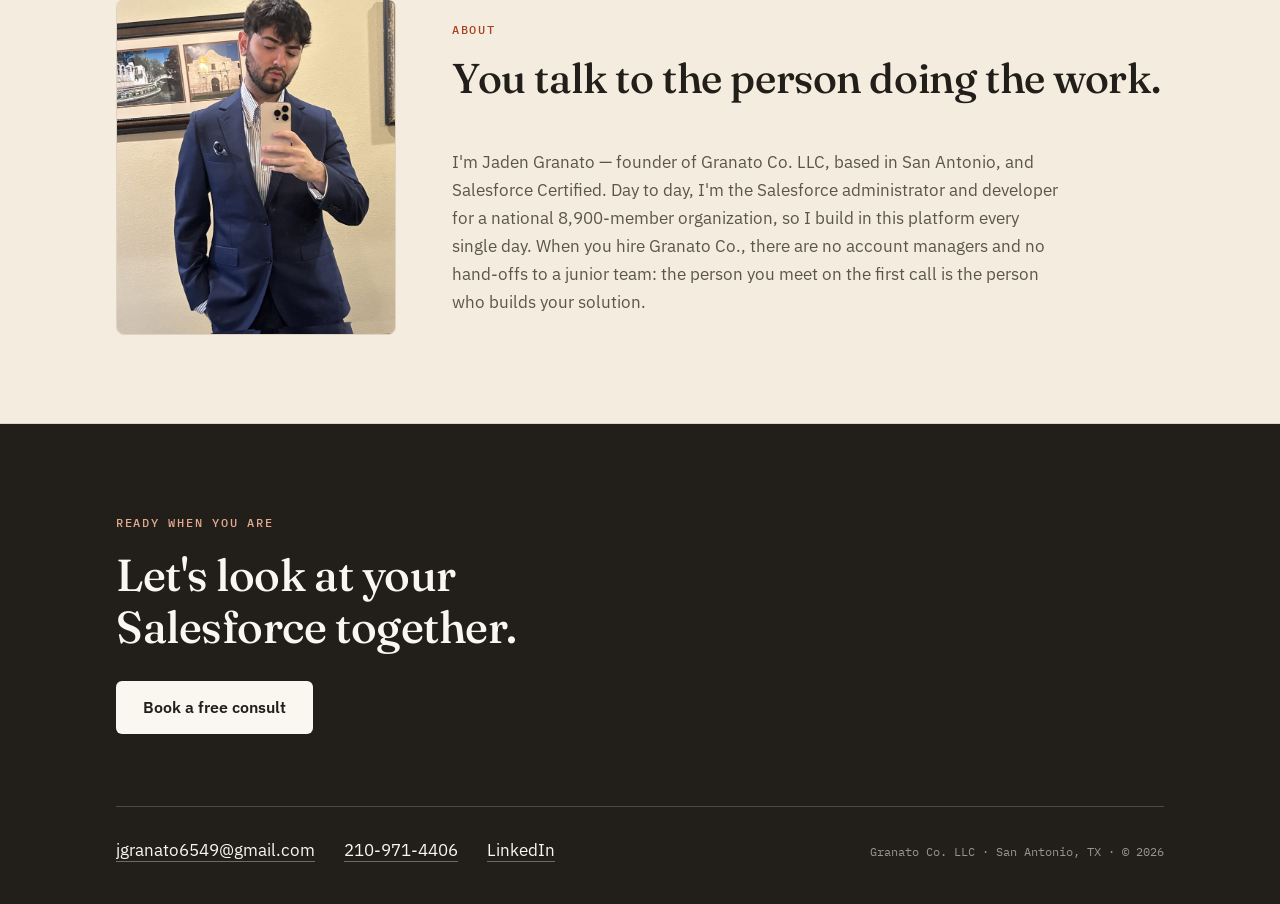
==== commit 441aacaa: "Sharpen positioning for broader SMB audience; add headshot Hero now leads with 'Salesforce that actu" ====
--- a/index.html
+++ b/index.html
@@ -3,11 +3,11 @@
 <head>
   <meta charset="UTF-8" />
   <meta name="viewport" content="width=device-width, initial-scale=1.0" />
-  <title>Granato Co. — Salesforce Consulting for Small Businesses &amp; Nonprofits · San Antonio, TX</title>
-  <meta name="description" content="Hands-on Salesforce consulting for small businesses and nonprofits. Org cleanup, automation, integrations, reports, AI agents, and fractional admin support — fixed scope, plain English. San Antonio, TX." />
+  <title>Granato Co. — Salesforce Consulting for Small Businesses · San Antonio, TX</title>
+  <meta name="description" content="Hands-on Salesforce consulting for small businesses, nonprofits, and local organizations. Cleanup, automation, integrations, reports, and fractional admin support — fixed scope, fixed price. San Antonio, TX." />
   <link rel="canonical" href="https://jadenngranato.com/" />
-  <meta property="og:title" content="Granato Co. — Salesforce that actually works for small organizations" />
-  <meta property="og:description" content="Cleanup, automation, reports, and ongoing admin support for small businesses and nonprofits on Salesforce — including NPSP." />
+  <meta property="og:title" content="Granato Co. — Salesforce that actually works for your business" />
+  <meta property="og:description" content="The big firms are built for $100K enterprise projects. Granato Co. is built for everyone else. Fixed-scope Salesforce help from the person who does the work." />
   <meta property="og:type" content="website" />
   <meta property="og:url" content="https://jadenngranato.com/" />
   <link rel="preconnect" href="https://fonts.googleapis.com" />
@@ -44,21 +44,22 @@
     <!-- ============ HERO ============ -->
     <section class="hero" id="top">
       <div class="container">
-        <p class="kicker reveal">Salesforce consulting · San Antonio, TX</p>
         <h1 class="hero__title reveal">
           Salesforce that <em class="accent-underline">actually works</em><br class="br-desktop" />
-          for small businesses and nonprofits.
+          for your business.
         </h1>
         <p class="hero__sub reveal">
-          I clean up messy orgs, automate the busywork, and build the reports you've
-          been wishing for — hands-on, fixed-scope, at a price a small team can justify.
-          Nonprofits on NPSP especially welcome.
+          I help small businesses and organizations — flight schools, service
+          companies, contractors, nonprofits — fix, automate, and finally
+          <em>use</em> their Salesforce. Real, hands-on help without agency prices.
         </p>
         <div class="hero__cta reveal">
           <!-- TODO: swap mailto for Calendly link when ready -->
           <a class="button button--solid" href="mailto:jgranato6549@gmail.com?subject=Free%20Salesforce%20consult">Book a free consult</a>
-          <span class="hero__cta-note">30 minutes. No pitch deck, no obligation.</span>
-        </div>
+        </div>
+        <p class="hero__trust reveal">
+          Salesforce Certified&nbsp;·&nbsp;Automation &amp; Integration Specialist&nbsp;·&nbsp;San Antonio, TX
+        </p>
       </div>
     </section>
 
@@ -66,51 +67,47 @@
     <section class="section" id="services">
       <div class="container">
         <p class="kicker reveal">What I do</p>
-        <h2 class="section__title reveal">Five things, done properly.</h2>
+        <h2 class="section__title reveal">Four things, done properly.</h2>
+        <p class="section__lede reveal">
+          The big Salesforce firms are built for $100K enterprise projects.
+          Granato&nbsp;Co. is built for everyone else.
+        </p>
 
         <div class="services">
           <article class="service reveal">
             <span class="service__num">01</span>
             <h3>Setup &amp; cleanup</h3>
             <p>
-              For orgs that grew messy. Duplicate records, fields nobody remembers
-              creating, processes nobody trusts. I untangle it, fix what's broken,
-              and document how it all works.
+              For orgs that grew messy — or were never set up right. Duplicate
+              records, fields nobody remembers creating, processes nobody trusts.
+              I untangle it, fix what's broken, and document how it works.
             </p>
           </article>
           <article class="service reveal">
             <span class="service__num">02</span>
             <h3>Automation &amp; integrations</h3>
             <p>
-              Web forms that land in your CRM, payments that sync themselves, email
-              tools that finally talk to Salesforce. The copy-paste and manual
-              entry stop here.
+              Web forms that land straight in your CRM, payments that sync
+              themselves, email workflows that run on their own — even AI agents
+              where they genuinely help. The manual data entry stops here.
             </p>
           </article>
           <article class="service reveal">
             <span class="service__num">03</span>
             <h3>Reports &amp; dashboards</h3>
             <p>
-              See your pipeline, donors, and renewals clearly — in dashboards your
-              team will actually open. If a number matters to your board, it should
-              be one click away.
+              Finally see your pipeline, customers, or donors clearly — in
+              dashboards your team will actually open. If a number matters to
+              you, it should be one click away.
             </p>
           </article>
           <article class="service reveal">
             <span class="service__num">04</span>
-            <h3>AI agents in Salesforce</h3>
-            <p>
-              Agentforce and custom AI agents that answer routine questions, draft
-              follow-ups, and handle the repetitive requests — scoped carefully to
-              your data, so they're genuinely helpful instead of a gimmick.
-            </p>
-          </article>
-          <article class="service reveal">
-            <span class="service__num">05</span>
             <h3>Ongoing admin support</h3>
             <p>
-              A fractional Salesforce admin on a simple monthly retainer. Questions
-              answered, changes made, users supported — without hiring full-time.
+              A fractional Salesforce admin on a simple monthly retainer.
+              Questions answered, changes made, users supported — without
+              hiring full-time.
             </p>
           </article>
         </div>
@@ -126,18 +123,28 @@
         <!-- Placeholder proof copy — refine with real client details -->
         <ul class="proof">
           <li class="proof__item reveal">
+            <span class="proof__tag">Revenue recovery</span>
+            <p>Recovered <strong>$20K+</strong> in lapsed revenue with renewal automation for an 8,900-member organization.</p>
+          </li>
+          <li class="proof__item reveal">
             <span class="proof__tag">Email deliverability</span>
-            <p>Diagnosed and fixed org-wide email deliverability for an <strong>8,900-member</strong> nonprofit — messages that had been silently bouncing now reach members.</p>
-          </li>
-          <li class="proof__item reveal">
-            <span class="proof__tag">Revenue recovery</span>
-            <p>Recovered <strong>$20K+</strong> in lapsed dues by building renewal automation that follows up so staff don't have to.</p>
-          </li>
-          <li class="proof__item reveal">
-            <span class="proof__tag">Automation</span>
-            <p>Built end-to-end membership automation — web form straight into the CRM, <strong>zero manual entry</strong>, no records falling through the cracks.</p>
+            <p>Diagnosed and fixed org-wide email deliverability — <strong>580+ silently blocked emails</strong> now landing in inboxes.</p>
+          </li>
+          <li class="proof__item reveal">
+            <span class="proof__tag">Intake automation</span>
+            <p>Built end-to-end intake automation: web form straight to CRM, <strong>zero manual entry</strong>.</p>
+          </li>
+          <li class="proof__item reveal">
+            <span class="proof__tag">Sales pipeline</span>
+            <p>Full sales pipeline and dashboards built around a <strong>flight school's</strong> student lifecycle.</p>
           </li>
         </ul>
+
+        <div class="proof__cta reveal">
+          <p>Want results like these?</p>
+          <!-- TODO: swap mailto for Calendly link when ready -->
+          <a class="button button--solid" href="mailto:jgranato6549@gmail.com?subject=Free%20Salesforce%20consult">Book a free consult</a>
+        </div>
       </div>
     </section>
 
@@ -145,55 +152,59 @@
     <section class="section" id="process">
       <div class="container">
         <p class="kicker reveal">How it works</p>
-        <h2 class="section__title reveal">Three steps. No surprise billing.</h2>
+        <h2 class="section__title reveal">Three steps. No surprises.</h2>
 
         <ol class="steps">
           <li class="step reveal">
             <span class="step__num">1</span>
             <h3>Free consult</h3>
             <p>
-              Thirty minutes. You show me what's slow, broken, or confusing; I tell
-              you honestly what it would take to fix — even if the answer is
-              "you don't need a consultant for this."
+              Thirty minutes. You show me what's slow, broken, or confusing;
+              I tell you honestly what it would take to fix — even if the
+              answer is "you don't need a consultant for this."
             </p>
           </li>
           <li class="step reveal">
             <span class="step__num">2</span>
             <h3>Fixed-scope proposal</h3>
             <p>
-              One short document: what gets built, what it costs, when it's done.
-              The price you approve is the price you pay. No hourly meter running
-              in the background.
+              One short document: what gets built, the exact price, and when
+              it's done. No hourly meter running in the background.
             </p>
           </li>
           <li class="step reveal">
             <span class="step__num">3</span>
             <h3>Build &amp; handoff</h3>
             <p>
-              I do the work, walk your team through it, and leave you plain-English
-              documentation. Ongoing support if you want it — never lock-in.
+              I do the work, walk your team through it, and leave you
+              plain-English documentation. Ongoing support if you want it —
+              never lock-in.
             </p>
           </li>
         </ol>
+
+        <p class="process-note reveal">
+          Fixed scope, fixed price. <em>You'll never get a surprise invoice.</em>
+        </p>
       </div>
     </section>
 
     <!-- ============ ABOUT ============ -->
     <section class="section section--paper" id="about">
       <div class="container about">
-        <div class="about__photo reveal" role="img" aria-label="Photo of Jaden Granato, founder of Granato Co.">
-          <!-- TODO: replace with real headshot -->
-          <span class="about__initials" aria-hidden="true">JG</span>
+        <div class="about__photo reveal">
+          <img src="assets/jaden-granato.jpg" alt="Jaden Granato, founder of Granato Co., in a navy suit" width="760" height="911" loading="lazy" />
         </div>
         <div class="about__text">
           <p class="kicker reveal">About</p>
           <h2 class="section__title reveal">You talk to the person doing the work.</h2>
           <p class="reveal">
             I'm Jaden Granato — founder of Granato Co. LLC, based in San Antonio,
-            Salesforce Certified, and the day-to-day admin and developer for a
-            national nonprofit. That's the point of working with a solo practice:
-            no account managers, no hand-offs to a junior team. The person you meet
-            on the first call is the person who builds your solution.
+            and Salesforce Certified. Day to day, I'm the Salesforce administrator
+            and developer for a national 8,900-member organization, so I build in
+            this platform every single day. When you hire Granato Co., there are
+            no account managers and no hand-offs to a junior team: the person you
+            meet on the first call is the person who builds your solution.
           </p>
         </div>
       </div>
@@ -204,7 +215,7 @@
       <div class="container">
         <div class="footer__cta">
           <p class="kicker kicker--light reveal">Ready when you are</p>
-          <h2 class="footer__title reveal">Let's look at your org together.</h2>
+          <h2 class="footer__title reveal">Let's look at your Salesforce together.</h2>
           <div class="reveal">
             <!-- TODO: swap mailto for Calendly link when ready -->
             <a class="button button--light" href="mailto:jgranato6549@gmail.com?subject=Free%20Salesforce%20consult">Book a free consult</a>
--- a/styles.css
+++ b/styles.css
@@ -189,10 +189,12 @@
   flex-wrap: wrap;
   gap: 1.2rem;
 }
-.hero__cta-note {
-  font-family: var(--font-mono);
-  font-size: 0.82rem;
+.hero__trust {
+  font-family: var(--font-mono);
+  font-size: 0.8rem;
+  letter-spacing: 0.04em;
   color: var(--ink-soft);
+  margin-top: 1.7rem;
 }
 
 /* ---------- Sections ---------- */
@@ -206,6 +208,13 @@
   font-size: clamp(1.8rem, 3.5vw, 2.6rem);
   margin-bottom: 2.8rem;
 }
+.section__lede {
+  font-family: var(--font-serif);
+  font-size: clamp(1.2rem, 2.2vw, 1.45rem);
+  line-height: 1.45;
+  max-width: 30rem;
+  margin: -1.6rem 0 3rem;
+}
 
 /* ---------- Services ---------- */
 .services {
@@ -250,6 +259,19 @@
   max-width: 42rem;
 }
 .proof__item strong { color: var(--rust-deep); font-weight: 600; }
+
+.proof__cta {
+  margin-top: 3.2rem;
+  display: flex;
+  align-items: center;
+  flex-wrap: wrap;
+  gap: 1rem 1.6rem;
+}
+.proof__cta p {
+  font-family: var(--font-serif);
+  font-style: italic;
+  font-size: 1.35rem;
+}
 
 /* ---------- Steps ---------- */
 .steps {
@@ -271,6 +293,19 @@
 .step h3 { font-size: 1.35rem; margin-bottom: 0.5rem; }
 .step p { color: var(--ink-soft); font-size: 1rem; }
 
+.process-note {
+  margin-top: 3.2rem;
+  padding-top: 1.6rem;
+  border-top: 1px solid var(--line);
+  font-family: var(--font-serif);
+  font-size: clamp(1.15rem, 2vw, 1.4rem);
+  max-width: none;
+}
+.process-note em {
+  font-style: italic;
+  color: var(--rust);
+}
+
 /* ---------- About ---------- */
 .about {
   display: grid;
@@ -279,13 +314,20 @@
   align-items: center;
 }
 .about__photo {
-  width: 180px;
-  height: 200px;
+  width: 220px;
+  height: 264px;
   background: var(--cream);
   border: 1px solid var(--line);
   border-radius: 8px;
   display: grid;
   place-items: center;
+  overflow: hidden;
+}
+.about__photo img {
+  width: 100%;
+  height: 100%;
+  object-fit: cover;
+  display: block;
 }
 .about__initials {
   font-family: var(--font-serif);
@@ -348,7 +390,7 @@
   .services { grid-template-columns: 1fr 1fr; column-gap: 3.5rem; }
   .steps { grid-template-columns: repeat(3, 1fr); gap: 3rem; }
   .about { grid-template-columns: auto 1fr; gap: 3.5rem; }
-  .about__photo { width: 220px; height: 250px; }
+  .about__photo { width: 280px; height: 336px; }
 }
 
 /* ---------- Mobile nav ---------- */
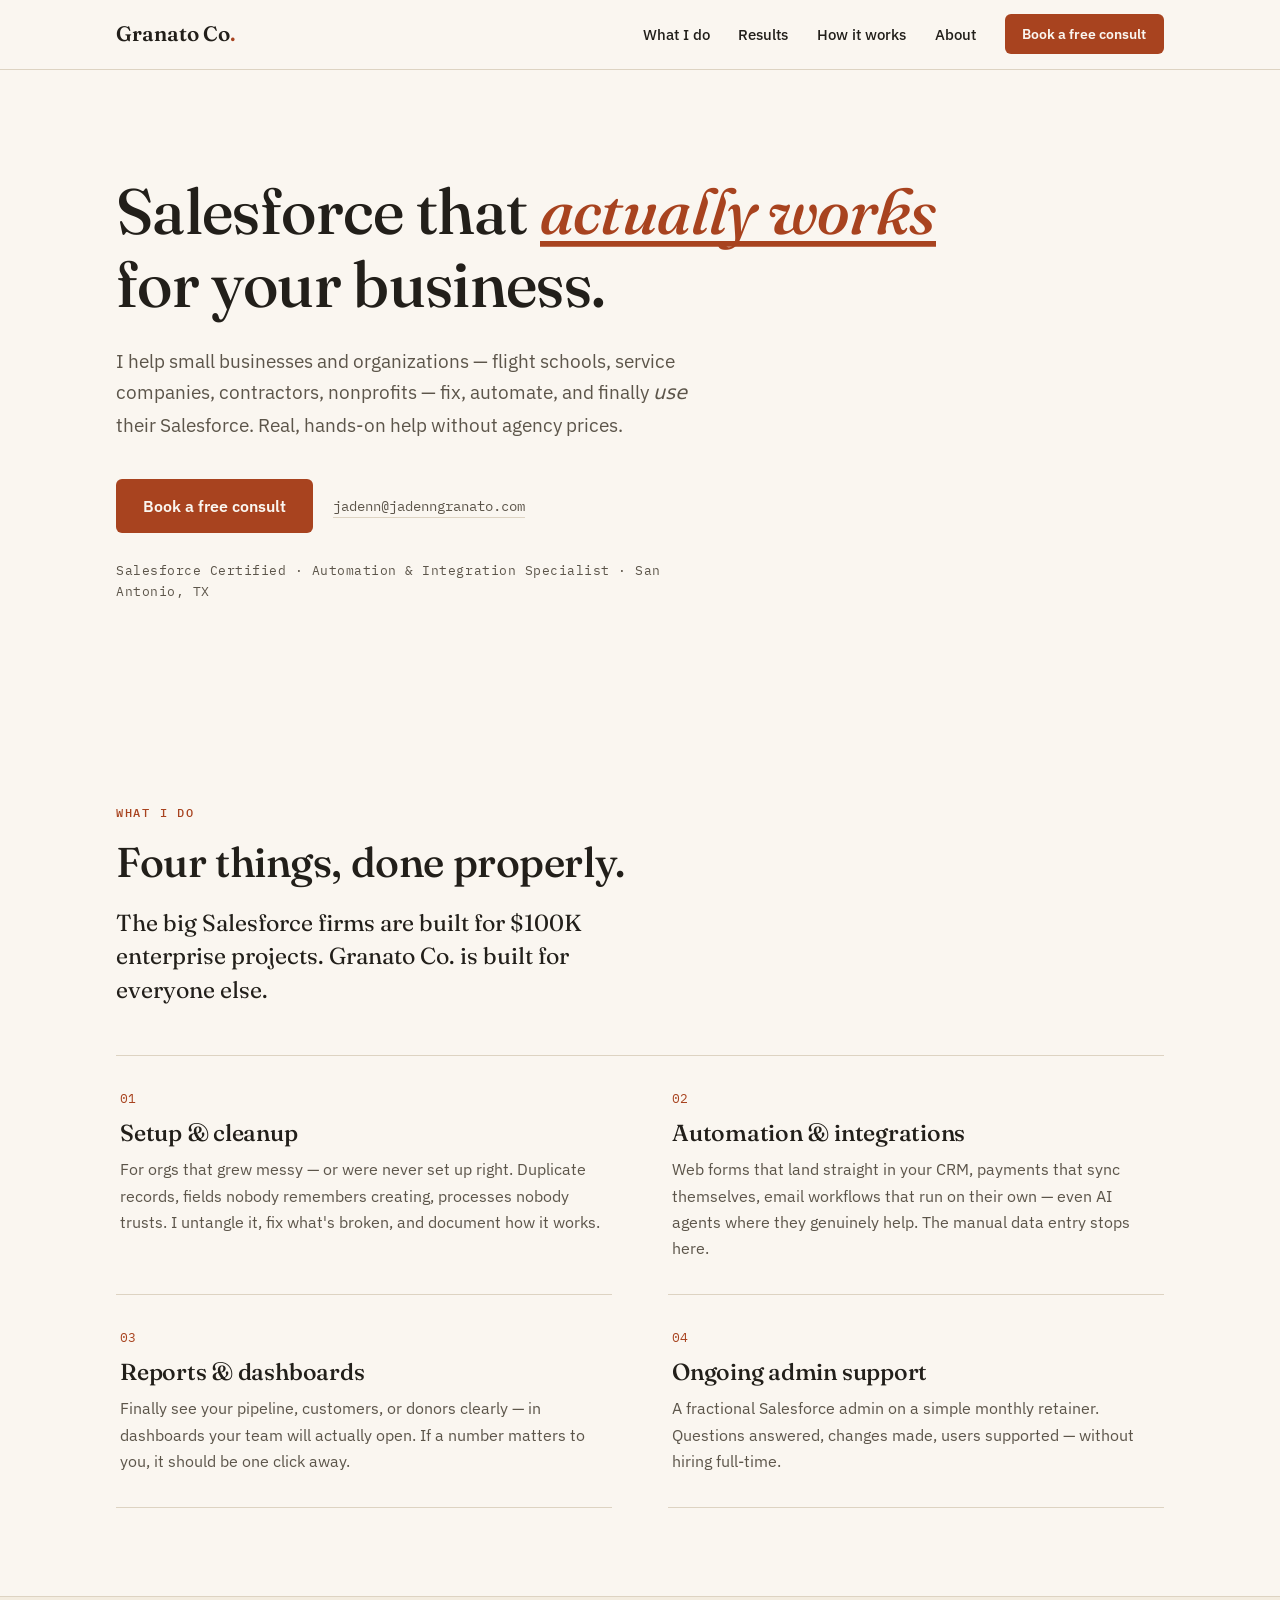
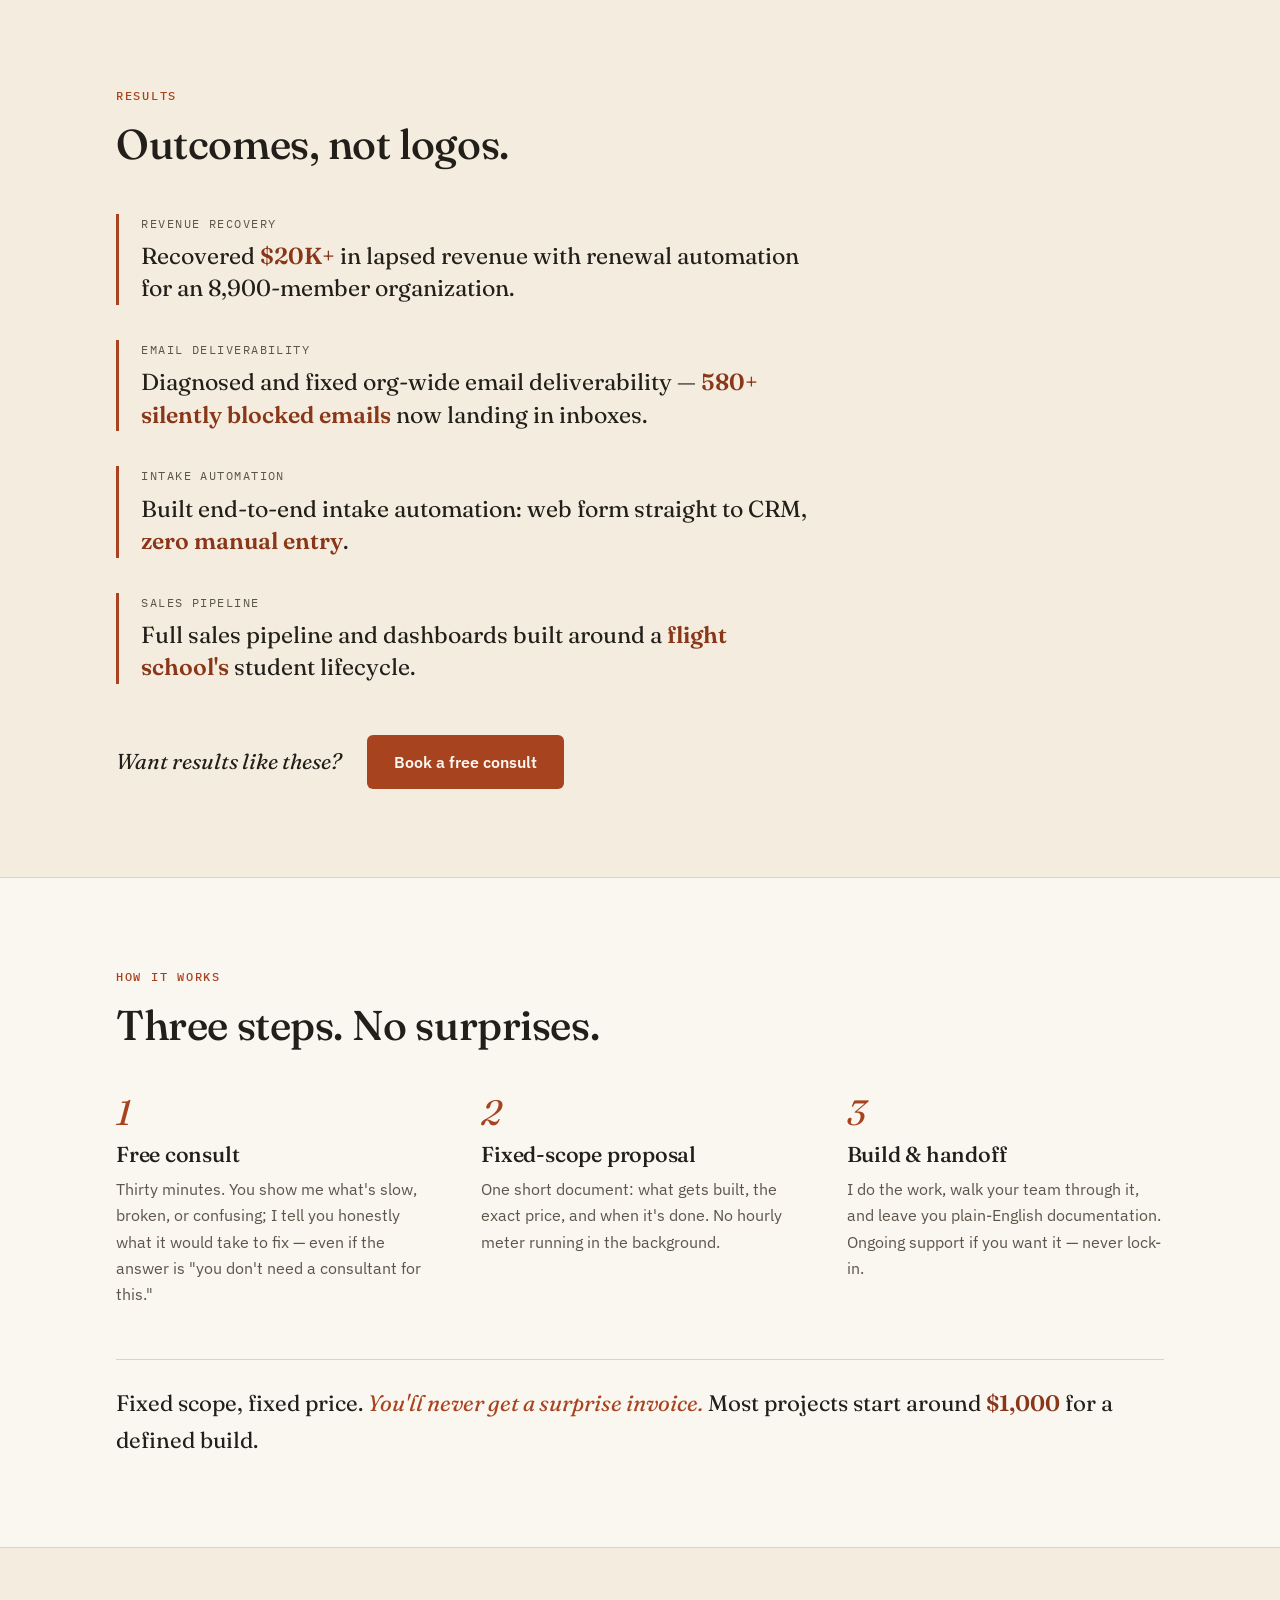
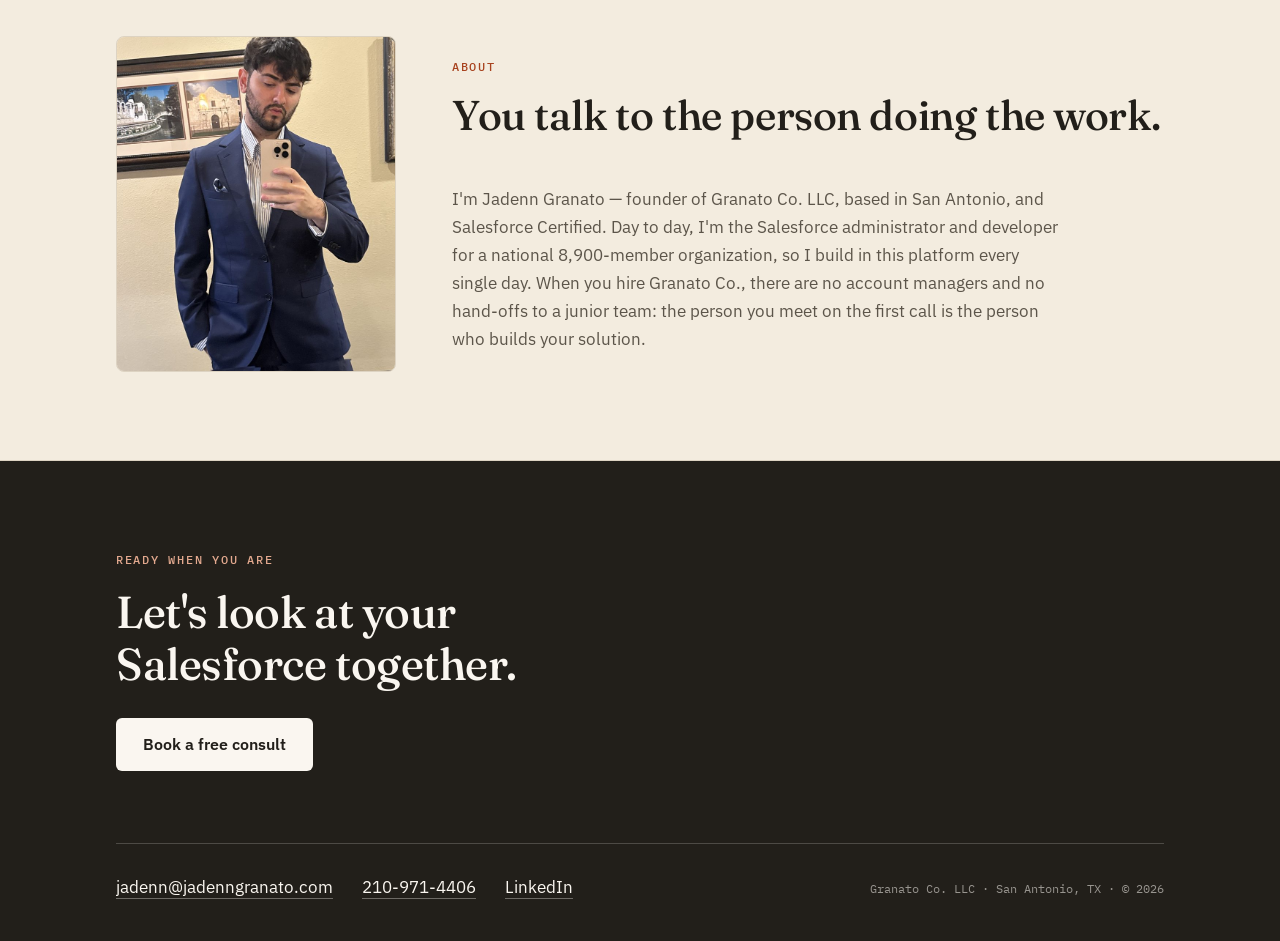
==== commit ba6fe93c: "Update Granato Co. site: booking page, professional email, SEO" ====
--- a/index.html
+++ b/index.html
@@ -10,11 +10,44 @@
   <meta property="og:description" content="The big firms are built for $100K enterprise projects. Granato Co. is built for everyone else. Fixed-scope Salesforce help from the person who does the work." />
   <meta property="og:type" content="website" />
   <meta property="og:url" content="https://jadenngranato.com/" />
+  <meta property="og:image" content="https://jadenngranato.com/assets/jaden-granato.jpg" />
+  <meta property="og:locale" content="en_US" />
+  <meta name="twitter:card" content="summary_large_image" />
+  <meta name="twitter:title" content="Granato Co. — Salesforce Consulting" />
+  <meta name="twitter:description" content="Fixed-scope Salesforce help for small businesses and nonprofits. Free 30-min consult." />
+  <meta name="twitter:image" content="https://jadenngranato.com/assets/jaden-granato.jpg" />
   <link rel="preconnect" href="https://fonts.googleapis.com" />
   <link rel="preconnect" href="https://fonts.gstatic.com" crossorigin />
   <link href="https://fonts.googleapis.com/css2?family=Fraunces:ital,opsz,wght@0,9..144,400;0,9..144,500;0,9..144,600;1,9..144,400;1,9..144,500&family=IBM+Plex+Mono:wght@400;500&family=IBM+Plex+Sans:ital,wght@0,400;0,500;0,600;1,400&display=swap" rel="stylesheet" />
   <link rel="stylesheet" href="styles.css" />
   <link rel="icon" href="data:image/svg+xml,%3Csvg xmlns='http://www.w3.org/2000/svg' viewBox='0 0 32 32'%3E%3Crect width='32' height='32' rx='6' fill='%23faf6f0'/%3E%3Ctext x='16' y='23' text-anchor='middle' font-family='Georgia,serif' font-size='19' font-weight='600' fill='%23a8431f'%3EG%3C/text%3E%3C/svg%3E" />
+  <script type="application/ld+json">
+  {
+    "@context": "https://schema.org",
+    "@type": "ProfessionalService",
+    "name": "Granato Co. LLC",
+    "url": "https://jadenngranato.com",
+    "image": "https://jadenngranato.com/assets/jaden-granato.jpg",
+    "description": "Hands-on Salesforce consulting for small businesses, nonprofits, and local organizations.",
+    "telephone": "+1-210-971-4406",
+    "email": "jadenn@jadenngranato.com",
+    "address": {
+      "@type": "PostalAddress",
+      "addressLocality": "San Antonio",
+      "addressRegion": "TX",
+      "addressCountry": "US"
+    },
+    "areaServed": "United States",
+    "founder": {
+      "@type": "Person",
+      "name": "Jadenn Granato",
+      "jobTitle": "Salesforce Consultant"
+    },
+    "sameAs": [
+      "https://www.linkedin.com/in/jadenn-granato-745768265/"
+    ]
+  }
+  </script>
 </head>
 <body>
   <a class="skip-link" href="#main">Skip to content</a>
@@ -32,8 +65,7 @@
           <li><a href="#process">How it works</a></li>
           <li><a href="#about">About</a></li>
           <li>
-            <!-- TODO: swap mailto for Calendly link when ready -->
-            <a class="button button--solid button--small" href="mailto:jgranato6549@gmail.com?subject=Free%20Salesforce%20consult">Book a free consult</a>
+            <a class="button button--solid button--small" href="/book.html">Book a free consult</a>
           </li>
         </ul>
       </nav>
@@ -41,7 +73,6 @@
   </header>
 
   <main id="main">
-    <!-- ============ HERO ============ -->
     <section class="hero" id="top">
       <div class="container">
         <h1 class="hero__title reveal">
@@ -54,8 +85,8 @@
           <em>use</em> their Salesforce. Real, hands-on help without agency prices.
         </p>
         <div class="hero__cta reveal">
-          <!-- TODO: swap mailto for Calendly link when ready -->
-          <a class="button button--solid" href="mailto:jgranato6549@gmail.com?subject=Free%20Salesforce%20consult">Book a free consult</a>
+          <a class="button button--solid" href="/book.html">Book a free consult</a>
+          <a class="hero__email" href="mailto:jadenn@jadenngranato.com?subject=Free%20Salesforce%20consult">jadenn@jadenngranato.com</a>
         </div>
         <p class="hero__trust reveal">
           Salesforce Certified&nbsp;·&nbsp;Automation &amp; Integration Specialist&nbsp;·&nbsp;San Antonio, TX
@@ -63,7 +94,6 @@
       </div>
     </section>
 
-    <!-- ============ SERVICES ============ -->
     <section class="section" id="services">
       <div class="container">
         <p class="kicker reveal">What I do</p>
@@ -114,13 +144,11 @@
       </div>
     </section>
 
-    <!-- ============ PROOF ============ -->
     <section class="section section--paper" id="results">
       <div class="container">
         <p class="kicker reveal">Results</p>
         <h2 class="section__title reveal">Outcomes, not logos.</h2>
 
-        <!-- Placeholder proof copy — refine with real client details -->
         <ul class="proof">
           <li class="proof__item reveal">
             <span class="proof__tag">Revenue recovery</span>
@@ -142,13 +170,11 @@
 
         <div class="proof__cta reveal">
           <p>Want results like these?</p>
-          <!-- TODO: swap mailto for Calendly link when ready -->
-          <a class="button button--solid" href="mailto:jgranato6549@gmail.com?subject=Free%20Salesforce%20consult">Book a free consult</a>
-        </div>
-      </div>
-    </section>
-
-    <!-- ============ PROCESS ============ -->
+          <a class="button button--solid" href="/book.html">Book a free consult</a>
+        </div>
+      </div>
+    </section>
+
     <section class="section" id="process">
       <div class="container">
         <p class="kicker reveal">How it works</p>
@@ -185,21 +211,21 @@
 
         <p class="process-note reveal">
           Fixed scope, fixed price. <em>You'll never get a surprise invoice.</em>
-        </p>
-      </div>
-    </section>
-
-    <!-- ============ ABOUT ============ -->
+          Most projects start around <strong>$1,000</strong> for a defined build.
+        </p>
+      </div>
+    </section>
+
     <section class="section section--paper" id="about">
       <div class="container about">
         <div class="about__photo reveal">
-          <img src="assets/jaden-granato.jpg" alt="Jaden Granato, founder of Granato Co., in a navy suit" width="760" height="911" loading="lazy" />
+          <img src="assets/jaden-granato.jpg" alt="Jadenn Granato, founder of Granato Co., in a navy suit" width="760" height="911" loading="lazy" />
         </div>
         <div class="about__text">
           <p class="kicker reveal">About</p>
           <h2 class="section__title reveal">You talk to the person doing the work.</h2>
           <p class="reveal">
-            I'm Jaden Granato — founder of Granato Co. LLC, based in San Antonio,
+            I'm Jadenn Granato — founder of Granato Co. LLC, based in San Antonio,
             and Salesforce Certified. Day to day, I'm the Salesforce administrator
             and developer for a national 8,900-member organization, so I build in
             this platform every single day. When you hire Granato Co., there are
@@ -210,24 +236,21 @@
       </div>
     </section>
 
-    <!-- ============ CONTACT / FOOTER ============ -->
     <footer class="footer" id="contact">
       <div class="container">
         <div class="footer__cta">
           <p class="kicker kicker--light reveal">Ready when you are</p>
           <h2 class="footer__title reveal">Let's look at your Salesforce together.</h2>
           <div class="reveal">
-            <!-- TODO: swap mailto for Calendly link when ready -->
-            <a class="button button--light" href="mailto:jgranato6549@gmail.com?subject=Free%20Salesforce%20consult">Book a free consult</a>
+            <a class="button button--light" href="/book.html">Book a free consult</a>
           </div>
         </div>
 
         <div class="footer__info">
           <ul class="footer__contact">
-            <li><a href="mailto:jgranato6549@gmail.com">jgranato6549@gmail.com</a></li>
+            <li><a href="mailto:jadenn@jadenngranato.com">jadenn@jadenngranato.com</a></li>
             <li><a href="tel:+12109714406">210-971-4406</a></li>
-            <!-- TODO: confirm LinkedIn URL -->
-            <li><a href="https://www.linkedin.com/in/jadengranato" rel="noopener" target="_blank">LinkedIn</a></li>
+            <li><a href="https://www.linkedin.com/in/jadenn-granato-745768265/" rel="noopener" target="_blank">LinkedIn</a></li>
           </ul>
           <p class="footer__legal">Granato Co. LLC · San Antonio, TX · © <span id="year"></span></p>
         </div>
@@ -237,4 +260,4 @@
 
   <script src="script.js"></script>
 </body>
-</html>
+</html>
--- a/styles.css
+++ b/styles.css
@@ -188,6 +188,18 @@
   align-items: center;
   flex-wrap: wrap;
   gap: 1.2rem;
+}
+.hero__email {
+  font-family: var(--font-mono);
+  font-size: 0.9rem;
+  color: var(--ink-soft);
+  text-decoration: none;
+  border-bottom: 1px solid var(--line);
+  transition: color 0.18s ease, border-color 0.18s ease;
+}
+.hero__email:hover {
+  color: var(--rust-deep);
+  border-color: var(--rust);
 }
 .hero__trust {
   font-family: var(--font-mono);
@@ -415,6 +427,103 @@
   .section { padding: 4rem 0; }
 }
 
+/* ---------- Book page ---------- */
+.book-page {
+  padding: 4.5rem 0 5rem;
+}
+.book-page__title {
+  font-size: clamp(2rem, 4.5vw, 3rem);
+  max-width: 20ch;
+  margin-bottom: 1rem;
+}
+.book-page__lede {
+  font-size: 1.15rem;
+  color: var(--ink-soft);
+  max-width: 38rem;
+  margin-bottom: 2.5rem;
+}
+.book-page__embed {
+  min-height: 620px;
+  border: 1px solid var(--line);
+  border-radius: 8px;
+  overflow: hidden;
+  background: #fff;
+}
+.book-page__embed .meetings-iframe-container,
+.book-page__embed .calendly-inline-widget {
+  width: 100%;
+  min-height: 620px;
+}
+.book-page__fallback {
+  border: 1px solid var(--line);
+  border-radius: 8px;
+  padding: 2rem;
+  background: var(--paper);
+}
+.book-page__fallback-note {
+  color: var(--ink-soft);
+  margin-bottom: 1.5rem;
+}
+.book-page__contact-cards {
+  display: grid;
+  grid-template-columns: 1fr;
+  gap: 1rem;
+}
+.book-page__card {
+  display: block;
+  text-decoration: none;
+  color: inherit;
+  border: 1px solid var(--line);
+  border-radius: 8px;
+  padding: 1.2rem 1.4rem;
+  background: var(--cream);
+  transition: border-color 0.18s ease, transform 0.18s ease;
+}
+.book-page__card:hover {
+  border-color: var(--rust);
+  transform: translateY(-1px);
+}
+.book-page__card-label {
+  font-family: var(--font-mono);
+  font-size: 0.72rem;
+  text-transform: uppercase;
+  letter-spacing: 0.14em;
+  color: var(--rust);
+  display: block;
+  margin-bottom: 0.35rem;
+}
+.book-page__card-value {
+  font-family: var(--font-serif);
+  font-size: 1.25rem;
+}
+.book-page__fine {
+  margin-top: 2rem;
+  font-size: 0.95rem;
+  color: var(--ink-soft);
+}
+.book-page__fine strong {
+  color: var(--ink);
+}
+.footer--compact {
+  padding-top: 2.5rem;
+  padding-bottom: 2rem;
+}
+.footer--compact .footer__info {
+  border-top: none;
+  padding-top: 0;
+  margin-top: 0;
+}
+.process-note strong {
+  color: var(--rust-deep);
+  font-weight: 600;
+}
+
+@media (min-width: 600px) {
+  .book-page__contact-cards {
+    grid-template-columns: 1fr 1fr;
+  }
+}
+
 /* ---------- Reduced motion ---------- */
 @media (prefers-reduced-motion: reduce) {
   html { scroll-behavior: auto; }
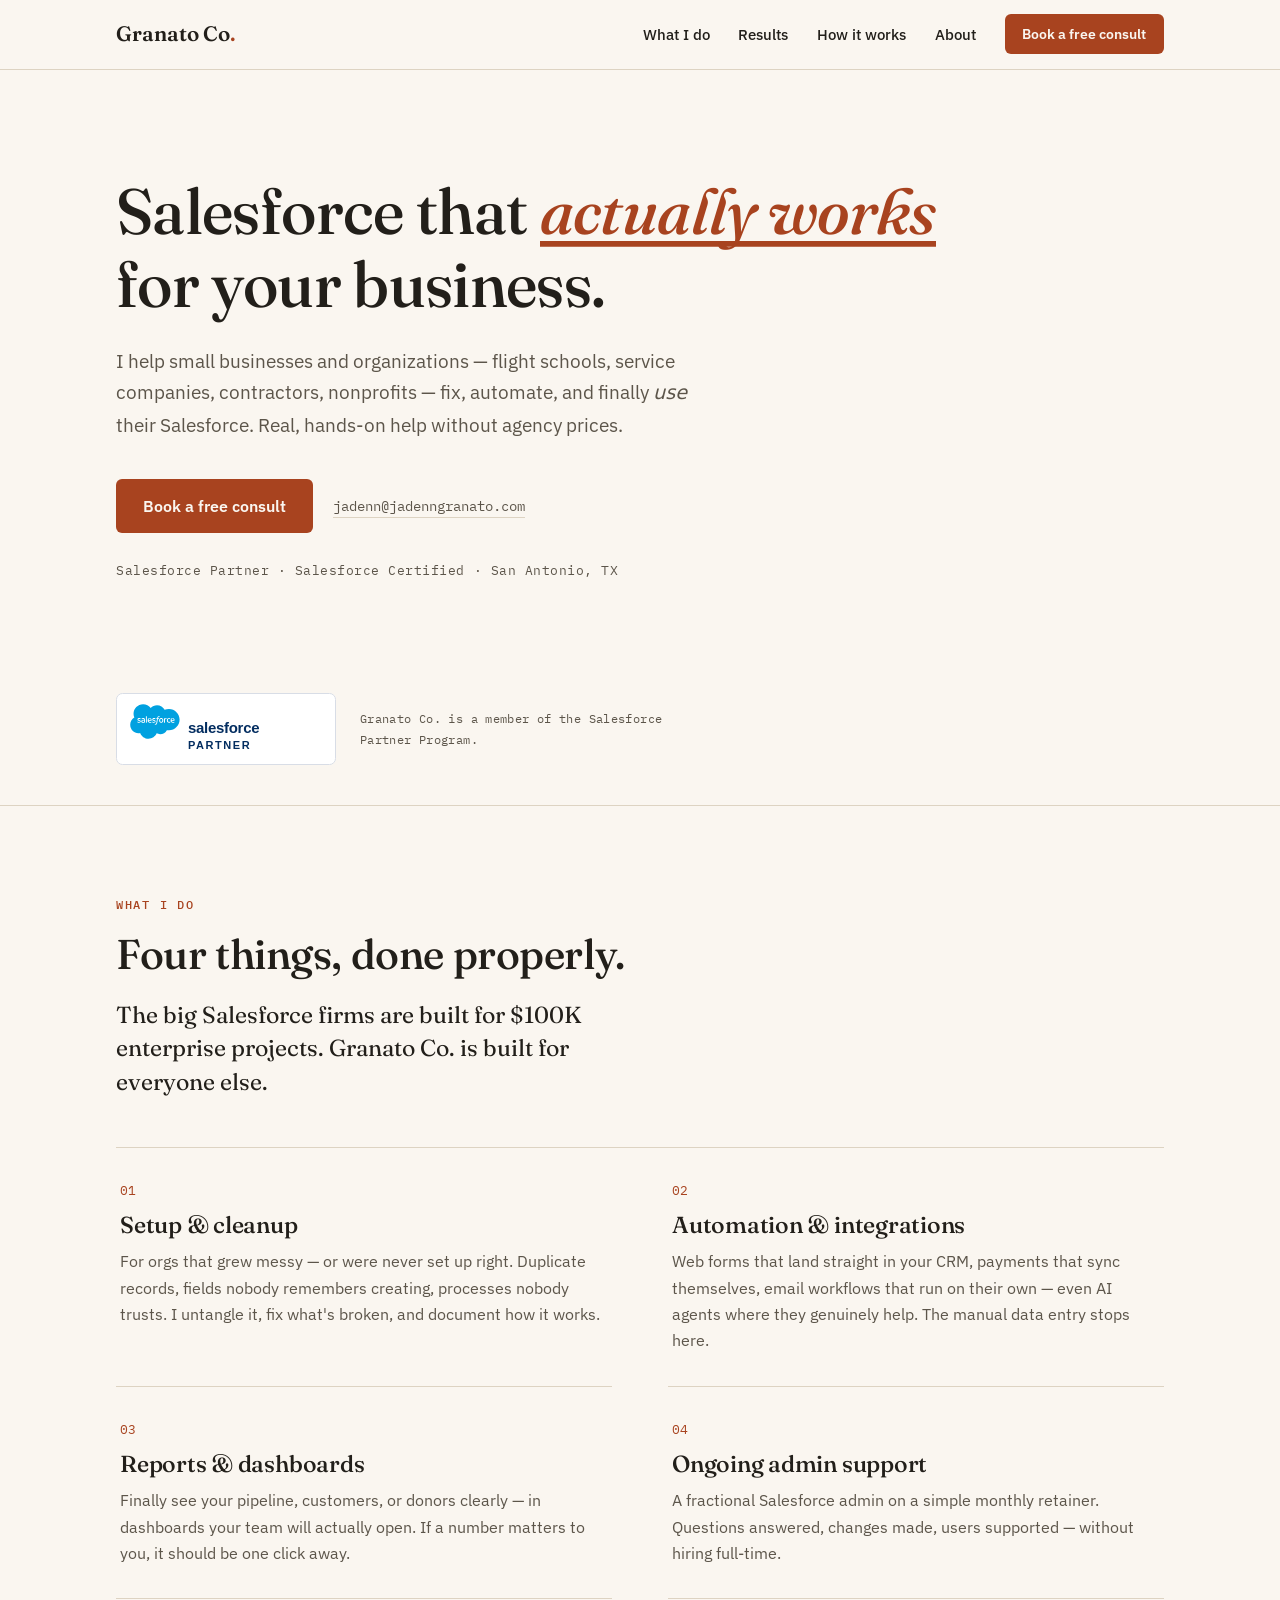
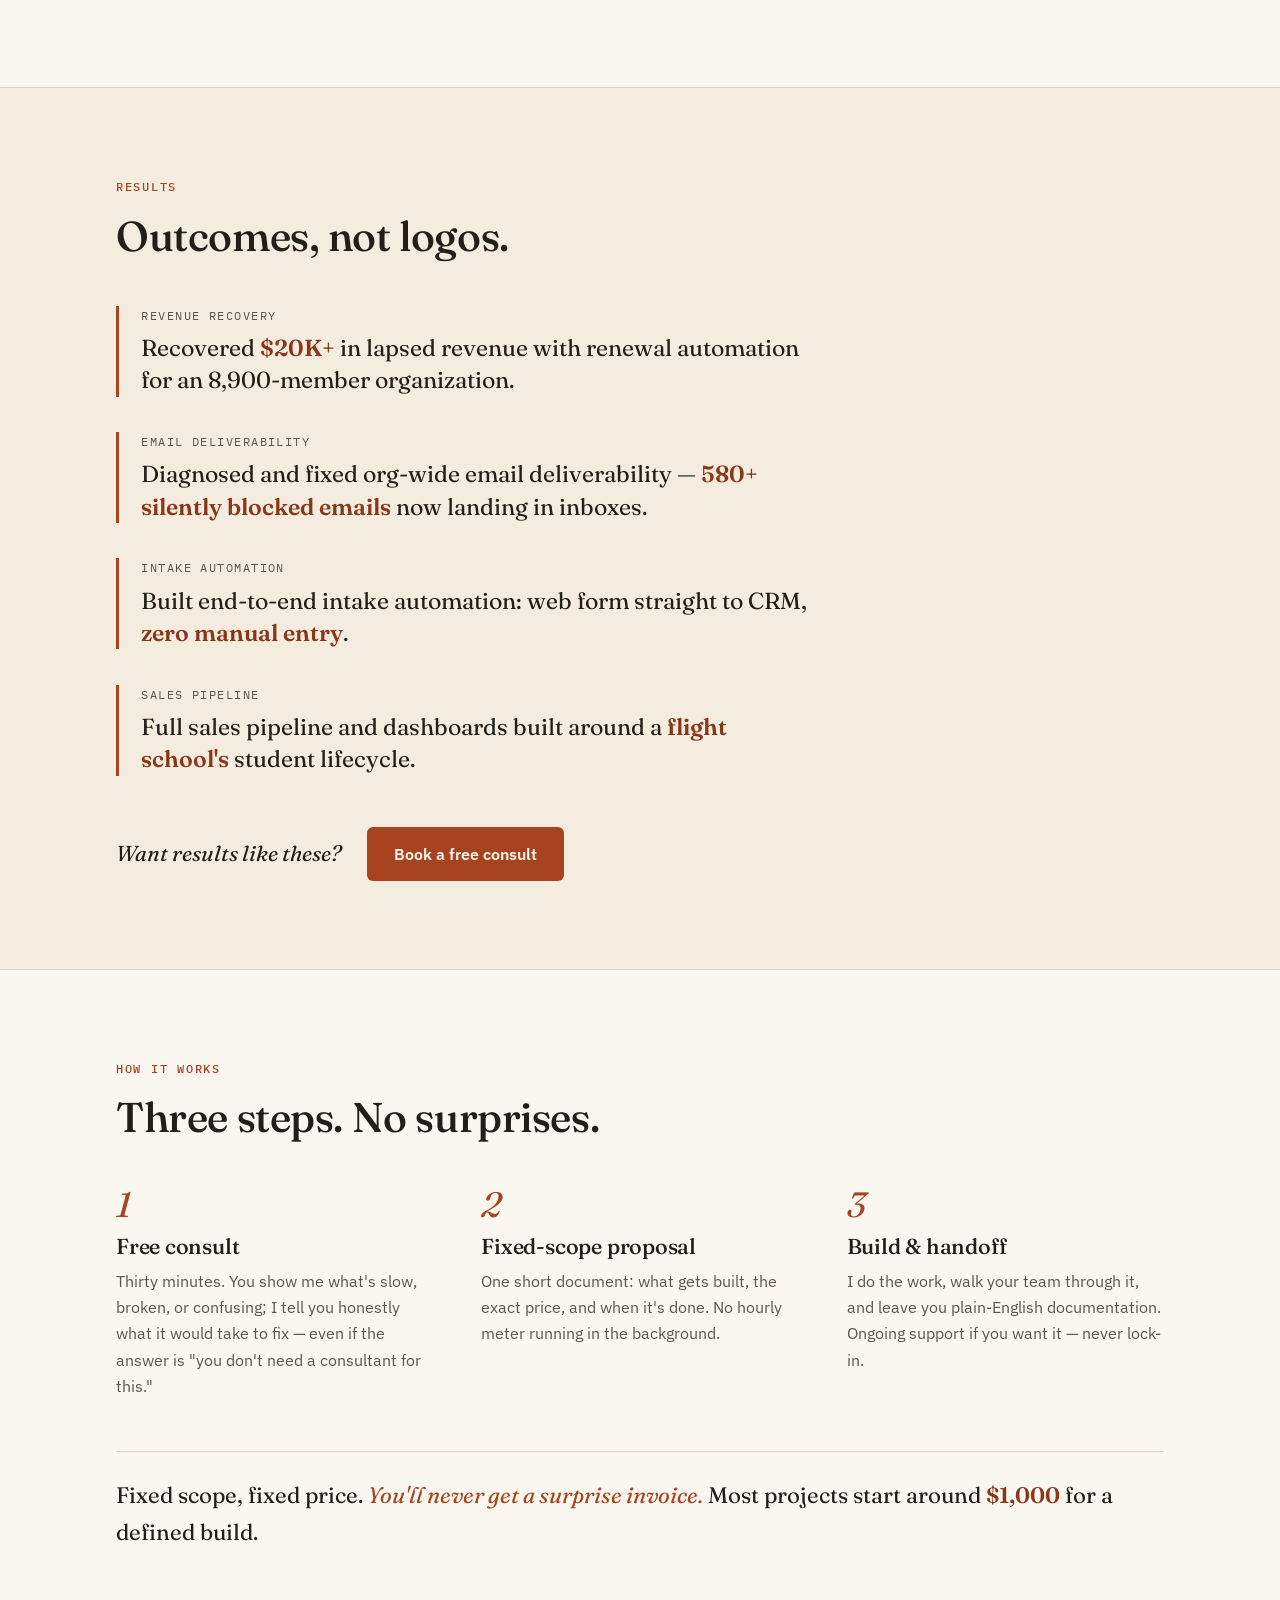
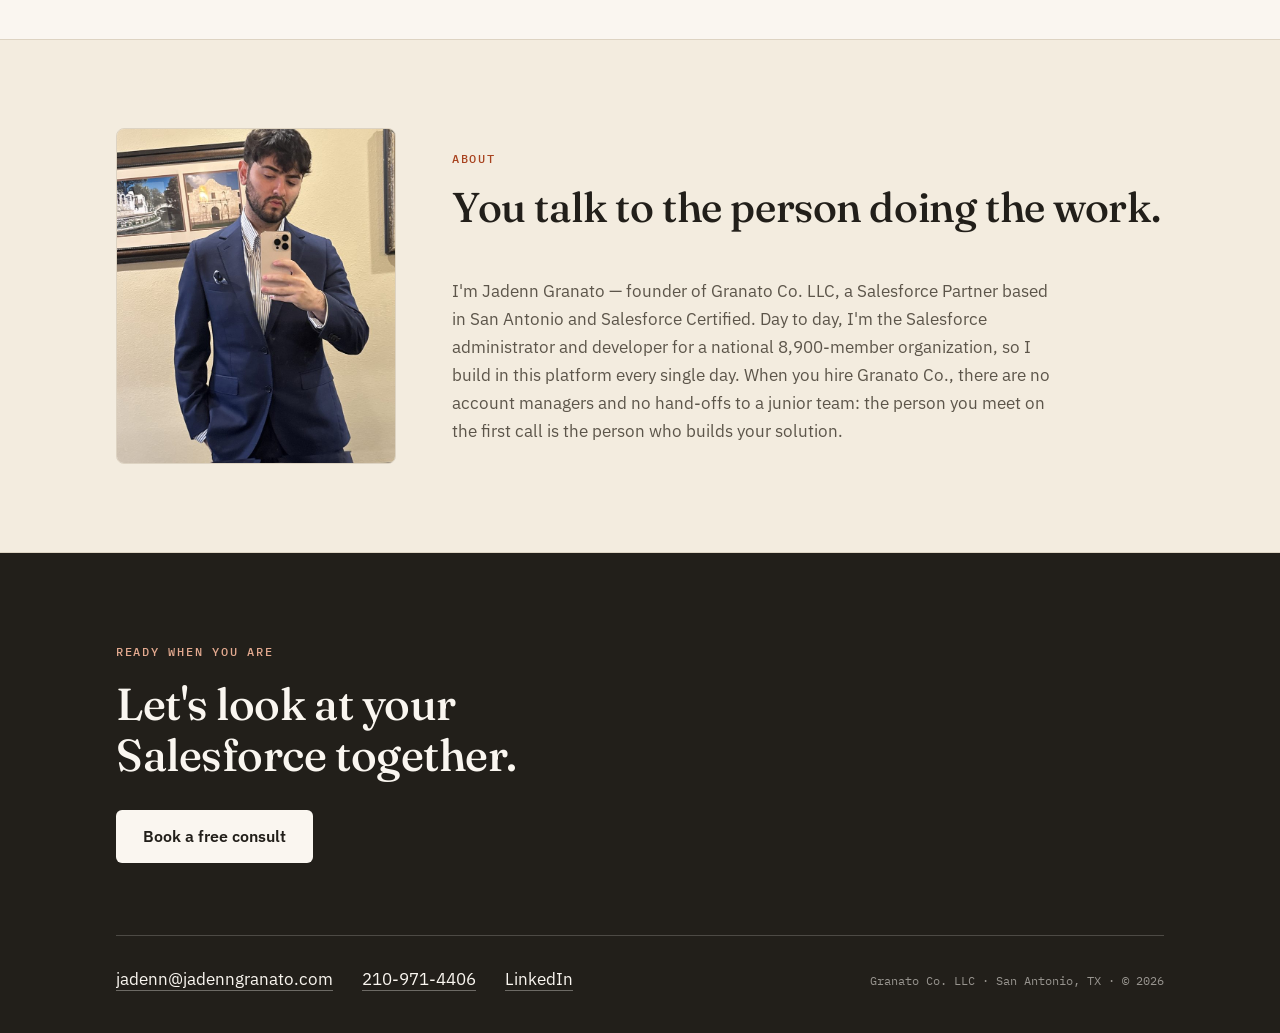
==== commit 36ea5014: "Add Salesforce Partner badge and credentials strip to homepage" ====
--- a/index.html
+++ b/index.html
@@ -89,8 +89,22 @@
           <a class="hero__email" href="mailto:jadenn@jadenngranato.com?subject=Free%20Salesforce%20consult">jadenn@jadenngranato.com</a>
         </div>
         <p class="hero__trust reveal">
-          Salesforce Certified&nbsp;·&nbsp;Automation &amp; Integration Specialist&nbsp;·&nbsp;San Antonio, TX
-        </p>
+          Salesforce Partner&nbsp;·&nbsp;Salesforce Certified&nbsp;·&nbsp;San Antonio, TX
+        </p>
+      </div>
+    </section>
+
+    <section class="credentials" aria-label="Salesforce credentials">
+      <div class="container credentials__inner reveal">
+        <img
+          class="credentials__badge"
+          src="assets/salesforce-partner-badge.svg"
+          alt="Salesforce Partner"
+          width="220"
+          height="72"
+          loading="lazy"
+        />
+        <p class="credentials__note">Granato Co. is a member of the Salesforce Partner Program.</p>
       </div>
     </section>
 
@@ -225,8 +239,8 @@
           <p class="kicker reveal">About</p>
           <h2 class="section__title reveal">You talk to the person doing the work.</h2>
           <p class="reveal">
-            I'm Jadenn Granato — founder of Granato Co. LLC, based in San Antonio,
-            and Salesforce Certified. Day to day, I'm the Salesforce administrator
+            I'm Jadenn Granato — founder of Granato Co. LLC, a Salesforce Partner
+            based in San Antonio and Salesforce Certified. Day to day, I'm the Salesforce administrator
             and developer for a national 8,900-member organization, so I build in
             this platform every single day. When you hire Granato Co., there are
             no account managers and no hand-offs to a junior team: the person you
--- a/styles.css
+++ b/styles.css
@@ -207,6 +207,31 @@
   letter-spacing: 0.04em;
   color: var(--ink-soft);
   margin-top: 1.7rem;
+}
+
+/* ---------- Credentials ---------- */
+.credentials {
+  padding: 0 0 2.5rem;
+  border-bottom: 1px solid var(--line);
+}
+.credentials__inner {
+  display: flex;
+  align-items: center;
+  flex-wrap: wrap;
+  gap: 1rem 1.5rem;
+}
+.credentials__badge {
+  display: block;
+  height: auto;
+  max-width: 220px;
+}
+.credentials__note {
+  font-family: var(--font-mono);
+  font-size: 0.78rem;
+  letter-spacing: 0.03em;
+  color: var(--ink-soft);
+  max-width: 22rem;
+  margin: 0;
 }
 
 /* ---------- Sections ---------- */
